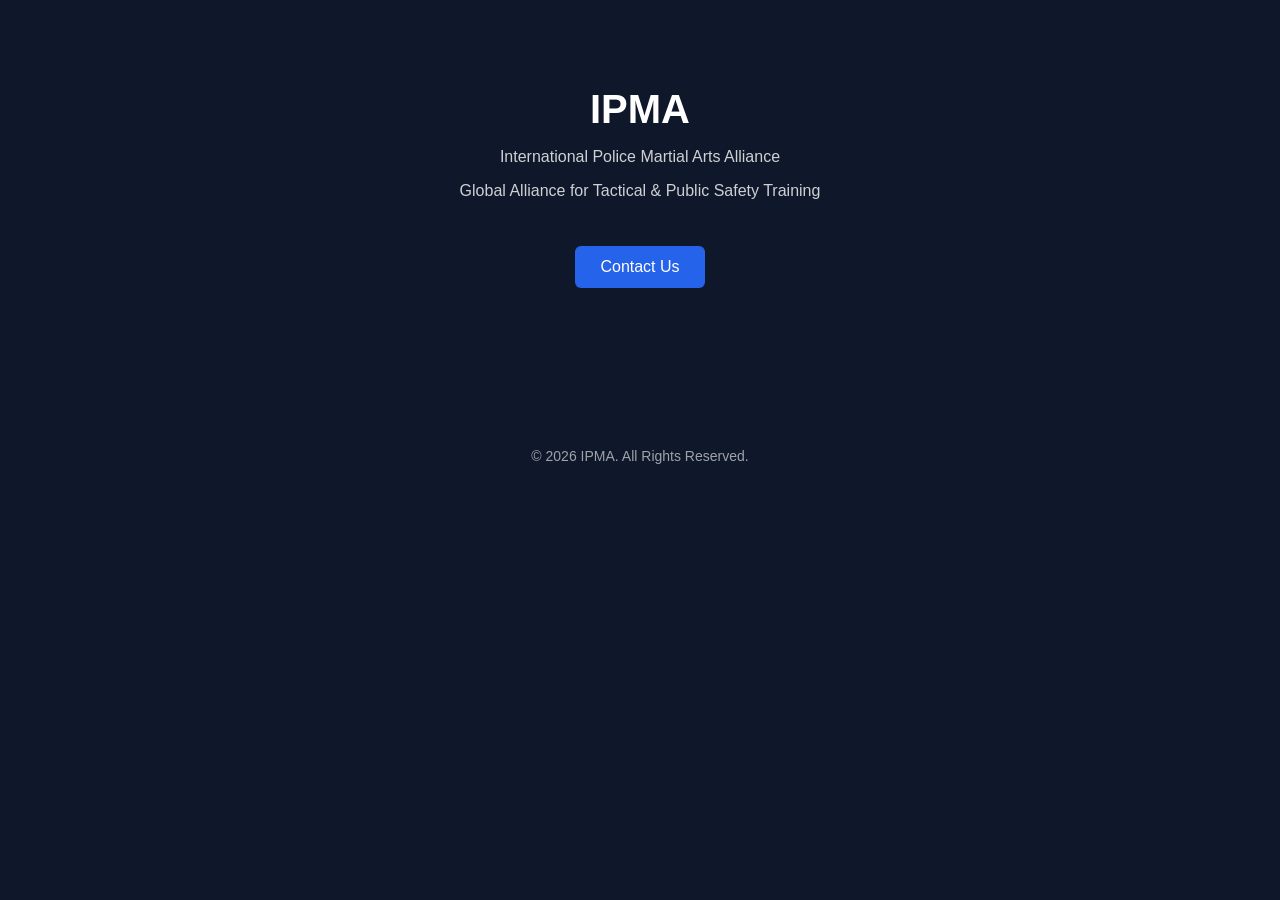
==== index.html @ d926f44f "Create IPMA homepage" ====
<!doctype html>
<html lang="en">
<head>
  <meta charset="utf-8" />
  <meta name="viewport" content="width=device-width,initial-scale=1" />
  <title>IPMA | International Police Martial Arts Alliance</title>
  <meta name="description" content="Official Website of the International Police Martial Arts Alliance (IPMA)" />

  <style>
    body{
      margin:0;
      font-family:Arial, Helvetica, sans-serif;
      background:#0f172a;
      color:white;
      text-align:center;
    }
    header{
      padding:60px 20px;
    }
    h1{
      font-size:40px;
      margin-bottom:10px;
    }
    p{
      opacity:0.8;
    }
    .btn{
      display:inline-block;
      margin-top:30px;
      padding:12px 25px;
      background:#2563eb;
      color:white;
      text-decoration:none;
      border-radius:6px;
    }
    footer{
      margin-top:80px;
      padding:20px;
      font-size:14px;
      opacity:0.6;
    }
  </style>
</head>

<body>

<header>
  <h1>IPMA</h1>
  <p>International Police Martial Arts Alliance</p>
  <p>Global Alliance for Tactical & Public Safety Training</p>
  <a href="#" class="btn">Contact Us</a>
</header>

<footer>
  © 2026 IPMA. All Rights Reserved.
</footer>

</body>
</html>
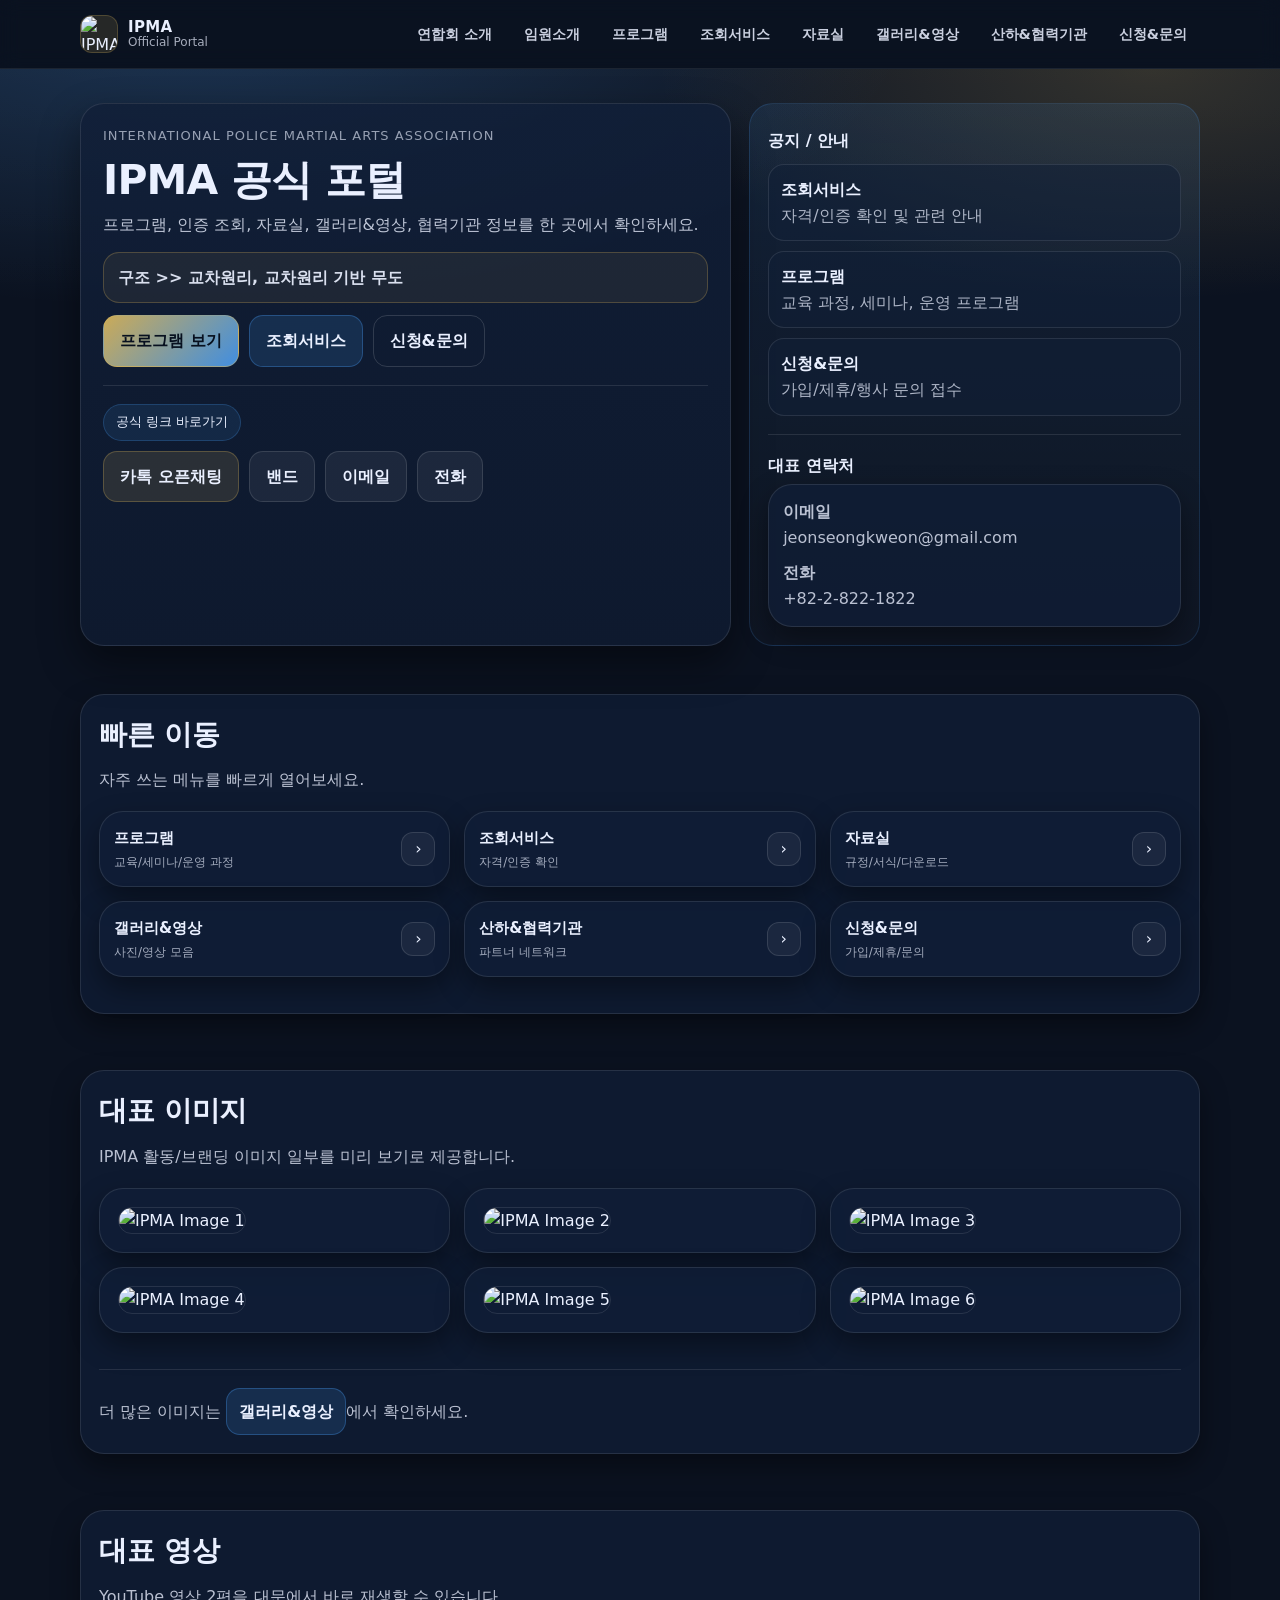
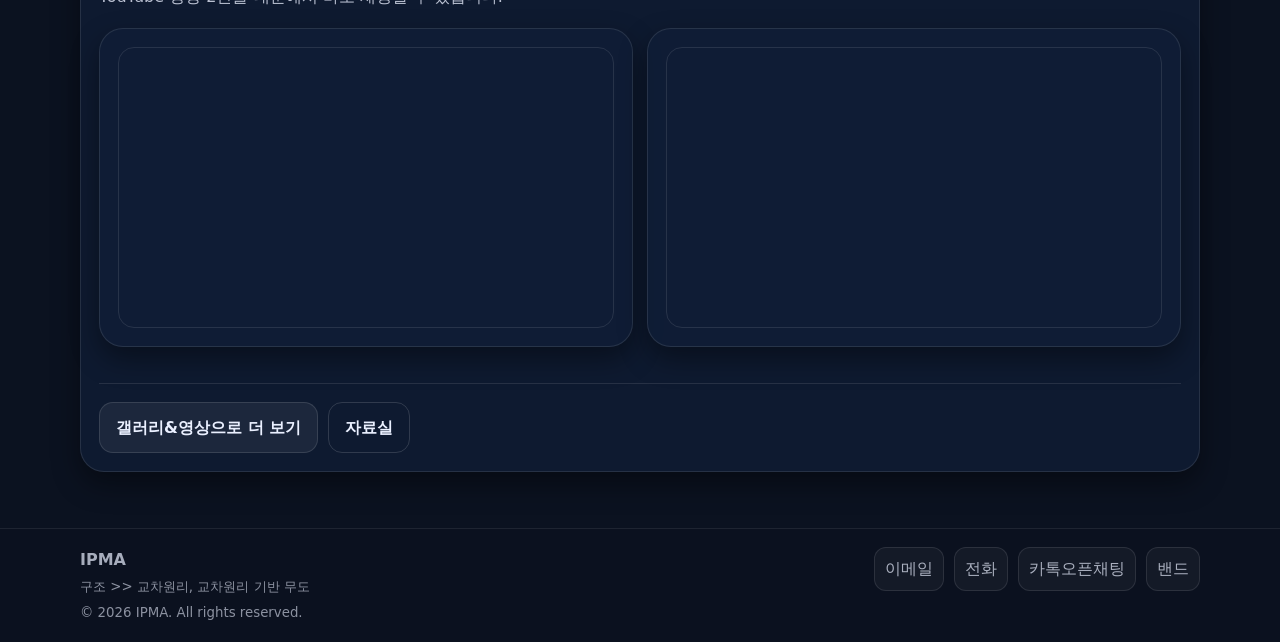
==== commit 29f3d192: "Update index.html" ====
--- a/index.html
+++ b/index.html
@@ -1,59 +1,284 @@
 <!doctype html>
-<html lang="en">
+<html lang="ko">
 <head>
   <meta charset="utf-8" />
   <meta name="viewport" content="width=device-width,initial-scale=1" />
-  <title>IPMA | International Police Martial Arts Alliance</title>
-  <meta name="description" content="Official Website of the International Police Martial Arts Alliance (IPMA)" />
-
-  <style>
-    body{
-      margin:0;
-      font-family:Arial, Helvetica, sans-serif;
-      background:#0f172a;
-      color:white;
-      text-align:center;
-    }
-    header{
-      padding:60px 20px;
-    }
-    h1{
-      font-size:40px;
-      margin-bottom:10px;
-    }
-    p{
-      opacity:0.8;
-    }
-    .btn{
-      display:inline-block;
-      margin-top:30px;
-      padding:12px 25px;
-      background:#2563eb;
-      color:white;
-      text-decoration:none;
-      border-radius:6px;
-    }
-    footer{
-      margin-top:80px;
-      padding:20px;
-      font-size:14px;
-      opacity:0.6;
-    }
-  </style>
+  <title>IPMA | International Police Martial Arts Association</title>
+  <meta name="description" content="IPMA 공식 포털 - 구조 >> 교차원리, 교차원리 기반 무도" />
+  <link rel="stylesheet" href="./assets/css/style.css" />
+  <link rel="icon" href="https://static.wixstatic.com/media/abf917_77f3c11d34c64c9eb18c4da00cfad109~mv2.jpg" />
 </head>
 
 <body>
 
-<header>
-  <h1>IPMA</h1>
-  <p>International Police Martial Arts Alliance</p>
-  <p>Global Alliance for Tactical & Public Safety Training</p>
-  <a href="#" class="btn">Contact Us</a>
-</header>
-
-<footer>
-  © 2026 IPMA. All Rights Reserved.
-</footer>
-
+  <!-- HEADER -->
+  <header class="site-header">
+    <div class="container header-inner">
+      <a class="brand" href="./" aria-label="IPMA Home">
+        <span class="brand-mark" aria-hidden="true">
+          <img src="https://static.wixstatic.com/media/abf917_77f3c11d34c64c9eb18c4da00cfad109~mv2.jpg" alt="IPMA Logo" />
+        </span>
+        <span class="brand-title">
+          <strong>IPMA</strong>
+          <span>Official Portal</span>
+        </span>
+      </a>
+
+      <button class="menu-btn" data-menu-btn aria-controls="site-nav" aria-expanded="false" title="메뉴">
+        ☰
+      </button>
+
+      <nav class="nav" id="site-nav" data-site-nav aria-label="IPMA Navigation">
+        <a href="./about/">연합회 소개</a>
+        <a href="./leadership/">임원소개</a>
+        <a href="./programs/">프로그램</a>
+        <a href="./verification/">조회서비스</a>
+        <a href="./resources/">자료실</a>
+        <a href="./media/">갤러리&영상</a>
+        <a href="./partners/">산하&협력기관</a>
+        <a href="./contact/">신청&문의</a>
+      </nav>
+    </div>
+  </header>
+
+  <!-- HERO -->
+  <section class="hero">
+    <div class="container hero-grid">
+
+      <div class="hero-card">
+        <div class="kicker">International Police Martial Arts Association</div>
+        <h1>IPMA 공식 포털</h1>
+        <p class="muted">
+          프로그램, 인증 조회, 자료실, 갤러리&영상, 협력기관 정보를 한 곳에서 확인하세요.
+        </p>
+
+        <div class="hero-quote">
+          구조 &gt;&gt; 교차원리, 교차원리 기반 무도
+        </div>
+
+        <div class="hero-actions">
+          <a class="btn primary" href="./programs/">프로그램 보기</a>
+          <a class="btn blue" href="./verification/">조회서비스</a>
+          <a class="btn ghost" href="./contact/">신청&문의</a>
+        </div>
+
+        <div class="hr"></div>
+
+        <div class="badge" title="빠른 연결">
+          공식 링크 바로가기
+        </div>
+        <div class="hero-actions" style="margin-top:10px;">
+          <a class="btn gold" href="https://open.kakao.com/o/g60Wr8hi" target="_blank" rel="noopener">카톡 오픈채팅</a>
+          <a class="btn" href="https://band.us/@ipma" target="_blank" rel="noopener">밴드</a>
+          <a class="btn" href="mailto:jeonseongkweon@gmail.com">이메일</a>
+          <a class="btn" href="tel:+8228221822">전화</a>
+        </div>
+      </div>
+
+      <aside class="hero-side">
+        <h3>공지 / 안내</h3>
+        <ul class="list">
+          <li>
+            <strong>조회서비스</strong><br/>
+            <span class="muted">자격/인증 확인 및 관련 안내</span>
+          </li>
+          <li>
+            <strong>프로그램</strong><br/>
+            <span class="muted">교육 과정, 세미나, 운영 프로그램</span>
+          </li>
+          <li>
+            <strong>신청&문의</strong><br/>
+            <span class="muted">가입/제휴/행사 문의 접수</span>
+          </li>
+        </ul>
+
+        <div class="hr"></div>
+        <h3>대표 연락처</h3>
+        <div class="card" style="padding:14px; margin:0;">
+          <p><strong>이메일</strong><br/><a href="mailto:jeonseongkweon@gmail.com">jeonseongkweon@gmail.com</a></p>
+          <p style="margin-top:10px;"><strong>전화</strong><br/><a href="tel:+8228221822">+82-2-822-1822</a></p>
+        </div>
+      </aside>
+
+    </div>
+  </section>
+
+  <!-- QUICK LINKS -->
+  <section class="section">
+    <div class="container">
+      <div class="card">
+        <h2>빠른 이동</h2>
+        <p class="muted">자주 쓰는 메뉴를 빠르게 열어보세요.</p>
+
+        <div class="section tight quick-links">
+          <div class="grid cols-3">
+            <div class="card">
+              <a href="./programs/">
+                <div class="label">
+                  <strong>프로그램</strong>
+                  <span>교육/세미나/운영 과정</span>
+                </div>
+                <span class="chev">›</span>
+              </a>
+            </div>
+
+            <div class="card">
+              <a href="./verification/">
+                <div class="label">
+                  <strong>조회서비스</strong>
+                  <span>자격/인증 확인</span>
+                </div>
+                <span class="chev">›</span>
+              </a>
+            </div>
+
+            <div class="card">
+              <a href="./resources/">
+                <div class="label">
+                  <strong>자료실</strong>
+                  <span>규정/서식/다운로드</span>
+                </div>
+                <span class="chev">›</span>
+              </a>
+            </div>
+
+            <div class="card">
+              <a href="./media/">
+                <div class="label">
+                  <strong>갤러리&영상</strong>
+                  <span>사진/영상 모음</span>
+                </div>
+                <span class="chev">›</span>
+              </a>
+            </div>
+
+            <div class="card">
+              <a href="./partners/">
+                <div class="label">
+                  <strong>산하&협력기관</strong>
+                  <span>파트너 네트워크</span>
+                </div>
+                <span class="chev">›</span>
+              </a>
+            </div>
+
+            <div class="card">
+              <a href="./contact/">
+                <div class="label">
+                  <strong>신청&문의</strong>
+                  <span>가입/제휴/문의</span>
+                </div>
+                <span class="chev">›</span>
+              </a>
+            </div>
+          </div>
+        </div>
+
+      </div>
+    </div>
+  </section>
+
+  <!-- FEATURED IMAGES -->
+  <section class="section">
+    <div class="container">
+      <div class="card">
+        <h2>대표 이미지</h2>
+        <p class="muted">IPMA 활동/브랜딩 이미지 일부를 미리 보기로 제공합니다.</p>
+
+        <div class="section tight">
+          <div class="grid cols-3">
+            <div class="card">
+              <img src="https://static.wixstatic.com/media/abf917_edb33178d5624d73b3fff1d25a008117~mv2.png" alt="IPMA Image 1" style="width:100%; border-radius:16px; border:1px solid rgba(255,255,255,.10);" />
+            </div>
+            <div class="card">
+              <img src="https://static.wixstatic.com/media/abf917_d9e30c2973204fe580cff31d926799c7~mv2.png" alt="IPMA Image 2" style="width:100%; border-radius:16px; border:1px solid rgba(255,255,255,.10);" />
+            </div>
+            <div class="card">
+              <img src="https://static.wixstatic.com/media/abf917_44379e814053433c8222b07e6b4e2bcc~mv2.png" alt="IPMA Image 3" style="width:100%; border-radius:16px; border:1px solid rgba(255,255,255,.10);" />
+            </div>
+            <div class="card">
+              <img src="https://static.wixstatic.com/media/abf917_14e7f3737bce47858dd4661dc6ba1da9~mv2.png" alt="IPMA Image 4" style="width:100%; border-radius:16px; border:1px solid rgba(255,255,255,.10);" />
+            </div>
+            <div class="card">
+              <img src="https://static.wixstatic.com/media/abf917_84f1d37f333b4af884e323a676d68120~mv2.jpg" alt="IPMA Image 5" style="width:100%; border-radius:16px; border:1px solid rgba(255,255,255,.10);" />
+            </div>
+            <div class="card">
+              <img src="https://static.wixstatic.com/media/abf917_3f800682df51489a902acdcbef5605ec~mv2.jpg" alt="IPMA Image 6" style="width:100%; border-radius:16px; border:1px solid rgba(255,255,255,.10);" />
+            </div>
+          </div>
+        </div>
+
+        <div class="hr"></div>
+        <p class="muted">
+          더 많은 이미지는 <a href="./media/" class="btn blue" style="padding:10px 12px;">갤러리&영상</a>에서 확인하세요.
+        </p>
+      </div>
+    </div>
+  </section>
+
+  <!-- VIDEOS -->
+  <section class="section">
+    <div class="container">
+      <div class="card">
+        <h2>대표 영상</h2>
+        <p class="muted">YouTube 영상 2편을 대문에서 바로 재생할 수 있습니다.</p>
+
+        <div class="section tight">
+          <div class="grid cols-2">
+            <div class="card">
+              <div style="position:relative; width:100%; padding-top:56.25%; border-radius:16px; overflow:hidden; border:1px solid rgba(255,255,255,.10);">
+                <iframe
+                  src="https://www.youtube.com/embed/zuwIu8hx6bM"
+                  title="IPMA Video 1"
+                  style="position:absolute; inset:0; width:100%; height:100%; border:0;"
+                  allow="accelerometer; autoplay; clipboard-write; encrypted-media; gyroscope; picture-in-picture; web-share"
+                  allowfullscreen>
+                </iframe>
+              </div>
+            </div>
+
+            <div class="card">
+              <div style="position:relative; width:100%; padding-top:56.25%; border-radius:16px; overflow:hidden; border:1px solid rgba(255,255,255,.10);">
+                <iframe
+                  src="https://www.youtube.com/embed/h5OwDySbrLE"
+                  title="IPMA Video 2"
+                  style="position:absolute; inset:0; width:100%; height:100%; border:0;"
+                  allow="accelerometer; autoplay; clipboard-write; encrypted-media; gyroscope; picture-in-picture; web-share"
+                  allowfullscreen>
+                </iframe>
+              </div>
+            </div>
+          </div>
+        </div>
+
+        <div class="hr"></div>
+        <div class="hero-actions">
+          <a class="btn" href="./media/">갤러리&영상으로 더 보기</a>
+          <a class="btn ghost" href="./resources/">자료실</a>
+        </div>
+
+      </div>
+    </div>
+  </section>
+
+  <!-- FOOTER -->
+  <footer class="site-footer">
+    <div class="container footer-inner">
+      <div>
+        <strong>IPMA</strong><br/>
+        <small class="muted">구조 &gt;&gt; 교차원리, 교차원리 기반 무도</small><br/>
+        <small>© <span id="year"></span> IPMA. All rights reserved.</small>
+      </div>
+
+      <div class="footer-links">
+        <a href="mailto:jeonseongkweon@gmail.com">이메일</a>
+        <a href="tel:+8228221822">전화</a>
+        <a href="https://open.kakao.com/o/g60Wr8hi" target="_blank" rel="noopener">카톡오픈채팅</a>
+        <a href="https://band.us/@ipma" target="_blank" rel="noopener">밴드</a>
+      </div>
+    </div>
+  </footer>
+
+  <script src="./assets/js/app.js"></script>
 </body>
 </html>
--- a/assets/css/style.css
+++ b/assets/css/style.css
@@ -0,0 +1,471 @@
+/* =========================================================
+   IPMA GitHub Pages - Common Style
+   Tone: Dark Navy + Gold/Blue accents, Official Portal UI
+   File: /assets/css/style.css
+========================================================= */
+
+/* ---------- Reset / Base ---------- */
+*{ box-sizing:border-box; }
+html, body{ height:100%; }
+body{
+  margin:0;
+  font-family: system-ui, -apple-system, Segoe UI, Roboto, "Noto Sans KR", Arial, sans-serif;
+  line-height:1.6;
+  color: var(--ink);
+  background: var(--bg);
+}
+
+/* ---------- Design Tokens ---------- */
+:root{
+  /* Colors */
+  --bg: #0b1220;            /* dark navy */
+  --bg2:#0f1a2f;            /* slightly lighter navy */
+  --card:#111f38;           /* card surface */
+  --card2:#0f1b31;
+  --line: rgba(255,255,255,.10);
+
+  --ink:#eaf0ff;            /* main text */
+  --muted: rgba(234,240,255,.72);
+
+  --gold:#d6b35a;
+  --blue:#4aa3ff;
+  --accent: var(--gold);
+
+  /* Effects */
+  --shadow: 0 12px 28px rgba(0,0,0,.40);
+  --shadow2: 0 18px 40px rgba(0,0,0,.45);
+  --radius: 18px;
+  --radius2: 24px;
+
+  /* Layout */
+  --max: 1120px;
+  --pad: 18px;
+  --gap: 14px;
+
+  /* Typography */
+  --h1: clamp(26px, 3.2vw, 44px);
+  --h2: clamp(18px, 2.2vw, 28px);
+  --h3: 18px;
+  --p: 16px;
+}
+
+/* ---------- Utilities ---------- */
+.container{
+  width: min(var(--max), calc(100% - (var(--pad) * 2)));
+  margin: 0 auto;
+}
+.section{ padding: 28px 0; }
+.section.tight{ padding: 18px 0; }
+.muted{ color: var(--muted); }
+.hr{
+  height:1px;
+  background: var(--line);
+  margin: 18px 0;
+  border:0;
+}
+.badge{
+  display:inline-flex;
+  align-items:center;
+  gap:8px;
+  padding: 7px 12px;
+  border-radius: 999px;
+  background: rgba(74,163,255,.10);
+  border: 1px solid rgba(74,163,255,.22);
+  color: var(--ink);
+  font-size: 13px;
+}
+.kicker{
+  font-size: 13px;
+  letter-spacing: .08em;
+  text-transform: uppercase;
+  color: rgba(234,240,255,.62);
+}
+
+/* ---------- Links / Buttons ---------- */
+a{ color: inherit; text-decoration: none; }
+a:hover{ text-decoration: none; }
+
+.btn{
+  display:inline-flex;
+  align-items:center;
+  justify-content:center;
+  gap:10px;
+  padding: 12px 16px;
+  border-radius: 14px;
+  border: 1px solid rgba(255,255,255,.12);
+  background: rgba(255,255,255,.06);
+  color: var(--ink);
+  font-weight: 650;
+  box-shadow: none;
+  cursor:pointer;
+  transition: transform .12s ease, background .12s ease, border-color .12s ease;
+}
+.btn:hover{
+  transform: translateY(-1px);
+  background: rgba(255,255,255,.10);
+  border-color: rgba(255,255,255,.18);
+}
+.btn:active{ transform: translateY(0); }
+
+.btn.primary{
+  background: linear-gradient(135deg, rgba(214,179,90,.95), rgba(74,163,255,.85));
+  border-color: rgba(214,179,90,.40);
+  color: #07101f;
+}
+.btn.primary:hover{
+  background: linear-gradient(135deg, rgba(214,179,90,1), rgba(74,163,255,.92));
+}
+
+.btn.ghost{
+  background: transparent;
+  border-color: rgba(255,255,255,.14);
+}
+.btn.blue{
+  background: rgba(74,163,255,.14);
+  border-color: rgba(74,163,255,.30);
+}
+.btn.gold{
+  background: rgba(214,179,90,.14);
+  border-color: rgba(214,179,90,.28);
+}
+
+/* ---------- Header / Nav ---------- */
+.site-header{
+  position: sticky;
+  top:0;
+  z-index: 50;
+  backdrop-filter: blur(10px);
+  background: rgba(11,18,32,.72);
+  border-bottom: 1px solid rgba(255,255,255,.08);
+}
+.header-inner{
+  display:flex;
+  align-items:center;
+  justify-content:space-between;
+  gap: 14px;
+  padding: 12px 0;
+}
+
+.brand{
+  display:flex;
+  align-items:center;
+  gap: 10px;
+  min-width: 180px;
+}
+.brand-mark{
+  width: 38px;
+  height: 38px;
+  border-radius: 12px;
+  background: rgba(214,179,90,.14);
+  border: 1px solid rgba(214,179,90,.24);
+  display:grid;
+  place-items:center;
+  overflow:hidden;
+}
+.brand-mark img{
+  width: 100%;
+  height: 100%;
+  object-fit: contain;
+}
+.brand-title{
+  display:flex;
+  flex-direction:column;
+  line-height:1.1;
+}
+.brand-title strong{
+  font-size: 15px;
+  letter-spacing: .02em;
+}
+.brand-title span{
+  font-size: 12px;
+  color: rgba(234,240,255,.70);
+}
+
+.nav{
+  display:flex;
+  align-items:center;
+  gap: 6px;
+  flex-wrap: wrap;
+  justify-content:flex-end;
+}
+.nav a{
+  padding: 10px 12px;
+  border-radius: 12px;
+  border: 1px solid transparent;
+  color: rgba(234,240,255,.86);
+  font-weight: 600;
+  font-size: 14px;
+  transition: background .12s ease, border-color .12s ease;
+}
+.nav a:hover{
+  background: rgba(255,255,255,.06);
+  border-color: rgba(255,255,255,.10);
+}
+.nav a.active{
+  background: rgba(214,179,90,.12);
+  border-color: rgba(214,179,90,.26);
+  color: var(--ink);
+}
+
+/* Mobile menu toggle (optional - app.js) */
+.menu-btn{
+  display:none;
+  width: 42px;
+  height: 42px;
+  border-radius: 14px;
+  border: 1px solid rgba(255,255,255,.12);
+  background: rgba(255,255,255,.06);
+  color: var(--ink);
+  cursor:pointer;
+}
+.menu-btn:hover{ background: rgba(255,255,255,.10); }
+
+/* ---------- Hero ---------- */
+.hero{
+  padding: 34px 0 20px;
+  background:
+    radial-gradient(1200px 500px at 15% -10%, rgba(74,163,255,.22), transparent 60%),
+    radial-gradient(900px 420px at 90% 0%, rgba(214,179,90,.18), transparent 55%),
+    linear-gradient(180deg, rgba(255,255,255,.02), transparent 40%);
+}
+.hero-grid{
+  display:grid;
+  grid-template-columns: 1.3fr .9fr;
+  gap: 18px;
+  align-items:stretch;
+}
+.hero-card{
+  border-radius: var(--radius2);
+  background: linear-gradient(180deg, rgba(17,31,56,.86), rgba(15,27,49,.86));
+  border: 1px solid rgba(255,255,255,.10);
+  box-shadow: var(--shadow2);
+  padding: 22px;
+}
+.hero h1{
+  margin: 10px 0 8px;
+  font-size: var(--h1);
+  letter-spacing: -0.02em;
+  line-height:1.15;
+}
+.hero p{
+  margin: 0 0 14px;
+  color: rgba(234,240,255,.80);
+  font-size: 16px;
+}
+.hero-actions{
+  display:flex;
+  gap: 10px;
+  flex-wrap: wrap;
+  margin-top: 12px;
+}
+.hero-quote{
+  margin-top: 14px;
+  padding: 12px 14px;
+  border-radius: 16px;
+  border: 1px solid rgba(214,179,90,.26);
+  background: rgba(214,179,90,.08);
+  color: rgba(234,240,255,.92);
+  font-weight: 700;
+}
+
+/* Right hero panel */
+.hero-side{
+  border-radius: var(--radius2);
+  background: linear-gradient(180deg, rgba(74,163,255,.10), rgba(255,255,255,.02));
+  border: 1px solid rgba(74,163,255,.16);
+  padding: 18px;
+}
+.hero-side h3{
+  margin: 6px 0 6px;
+  font-size: 16px;
+}
+.hero-side .list{
+  margin: 10px 0 0;
+  padding: 0;
+  list-style:none;
+  display:grid;
+  gap: 10px;
+}
+.hero-side .list li{
+  padding: 12px 12px;
+  border-radius: 16px;
+  border: 1px solid rgba(255,255,255,.10);
+  background: rgba(17,31,56,.55);
+}
+
+/* ---------- Cards / Grids ---------- */
+.grid{
+  display:grid;
+  gap: var(--gap);
+}
+.grid.cols-2{ grid-template-columns: repeat(2, 1fr); }
+.grid.cols-3{ grid-template-columns: repeat(3, 1fr); }
+.grid.cols-4{ grid-template-columns: repeat(4, 1fr); }
+
+.card{
+  border-radius: var(--radius2);
+  background: rgba(17,31,56,.70);
+  border: 1px solid rgba(255,255,255,.10);
+  box-shadow: var(--shadow);
+  padding: 18px;
+}
+.card h2{
+  margin: 0 0 10px;
+  font-size: var(--h2);
+  letter-spacing: -0.01em;
+}
+.card h3{
+  margin: 0 0 8px;
+  font-size: var(--h3);
+}
+.card p{
+  margin: 0;
+  color: rgba(234,240,255,.78);
+}
+.card .meta{
+  margin-top: 10px;
+  color: rgba(234,240,255,.62);
+  font-size: 13px;
+}
+
+/* Quick links */
+.quick-links .card{
+  padding: 14px;
+}
+.quick-links a{
+  display:flex;
+  align-items:center;
+  justify-content:space-between;
+  gap: 12px;
+}
+.quick-links .label{
+  display:flex;
+  flex-direction:column;
+  gap: 3px;
+}
+.quick-links .label strong{
+  font-size: 15px;
+}
+.quick-links .label span{
+  font-size: 12px;
+  color: rgba(234,240,255,.68);
+}
+.chev{
+  width: 34px;
+  height: 34px;
+  border-radius: 12px;
+  display:grid;
+  place-items:center;
+  border: 1px solid rgba(255,255,255,.12);
+  background: rgba(255,255,255,.05);
+}
+
+/* ---------- Page Title (Subpages) ---------- */
+.page-head{
+  padding: 22px 0 10px;
+}
+.page-title{
+  display:flex;
+  align-items:flex-start;
+  justify-content:space-between;
+  gap: 12px;
+}
+.page-title h1{
+  margin: 0;
+  font-size: clamp(22px, 2.6vw, 34px);
+  letter-spacing: -0.02em;
+}
+.home-link{
+  display:inline-flex;
+  align-items:center;
+  gap: 8px;
+  padding: 10px 12px;
+  border-radius: 14px;
+  border: 1px solid rgba(255,255,255,.12);
+  background: rgba(255,255,255,.06);
+  color: var(--ink);
+  font-weight: 700;
+}
+.home-link:hover{
+  background: rgba(255,255,255,.10);
+}
+
+/* ---------- Footer ---------- */
+.site-footer{
+  margin-top: 28px;
+  border-top: 1px solid rgba(255,255,255,.08);
+  background: rgba(11,18,32,.55);
+  padding: 18px 0;
+  color: rgba(234,240,255,.70);
+}
+.footer-inner{
+  display:flex;
+  align-items:flex-start;
+  justify-content:space-between;
+  gap: 16px;
+  flex-wrap: wrap;
+}
+.footer-inner small{
+  color: rgba(234,240,255,.58);
+}
+.footer-links{
+  display:flex;
+  gap: 10px;
+  flex-wrap: wrap;
+}
+.footer-links a{
+  padding: 8px 10px;
+  border-radius: 12px;
+  border: 1px solid rgba(255,255,255,.10);
+  background: rgba(255,255,255,.04);
+}
+.footer-links a:hover{
+  background: rgba(255,255,255,.08);
+}
+
+/* ---------- Forms (contact page) ---------- */
+.field{
+  display:grid;
+  gap: 8px;
+  margin-top: 12px;
+}
+.input, textarea{
+  width:100%;
+  border-radius: 14px;
+  border: 1px solid rgba(255,255,255,.14);
+  background: rgba(255,255,255,.06);
+  color: var(--ink);
+  padding: 12px 12px;
+  outline: none;
+}
+textarea{ min-height: 140px; resize: vertical; }
+.input:focus, textarea:focus{
+  border-color: rgba(74,163,255,.40);
+  box-shadow: 0 0 0 4px rgba(74,163,255,.12);
+}
+
+/* ---------- Responsive ---------- */
+@media (max-width: 980px){
+  .hero-grid{ grid-template-columns: 1fr; }
+  .grid.cols-4{ grid-template-columns: repeat(2, 1fr); }
+  .grid.cols-3{ grid-template-columns: repeat(2, 1fr); }
+}
+@media (max-width: 720px){
+  :root{ --pad: 14px; }
+  .nav{ display:none; }
+  .menu-btn{ display:inline-grid; place-items:center; }
+  .nav.open{
+    display:flex;
+    width:100%;
+    justify-content:flex-start;
+    padding: 10px 0 4px;
+  }
+  .header-inner{
+    flex-wrap: wrap;
+    align-items:center;
+  }
+  .grid.cols-2, .grid.cols-3, .grid.cols-4{
+    grid-template-columns: 1fr;
+  }
+  .hero-card, .hero-side{ padding: 18px; }
+}
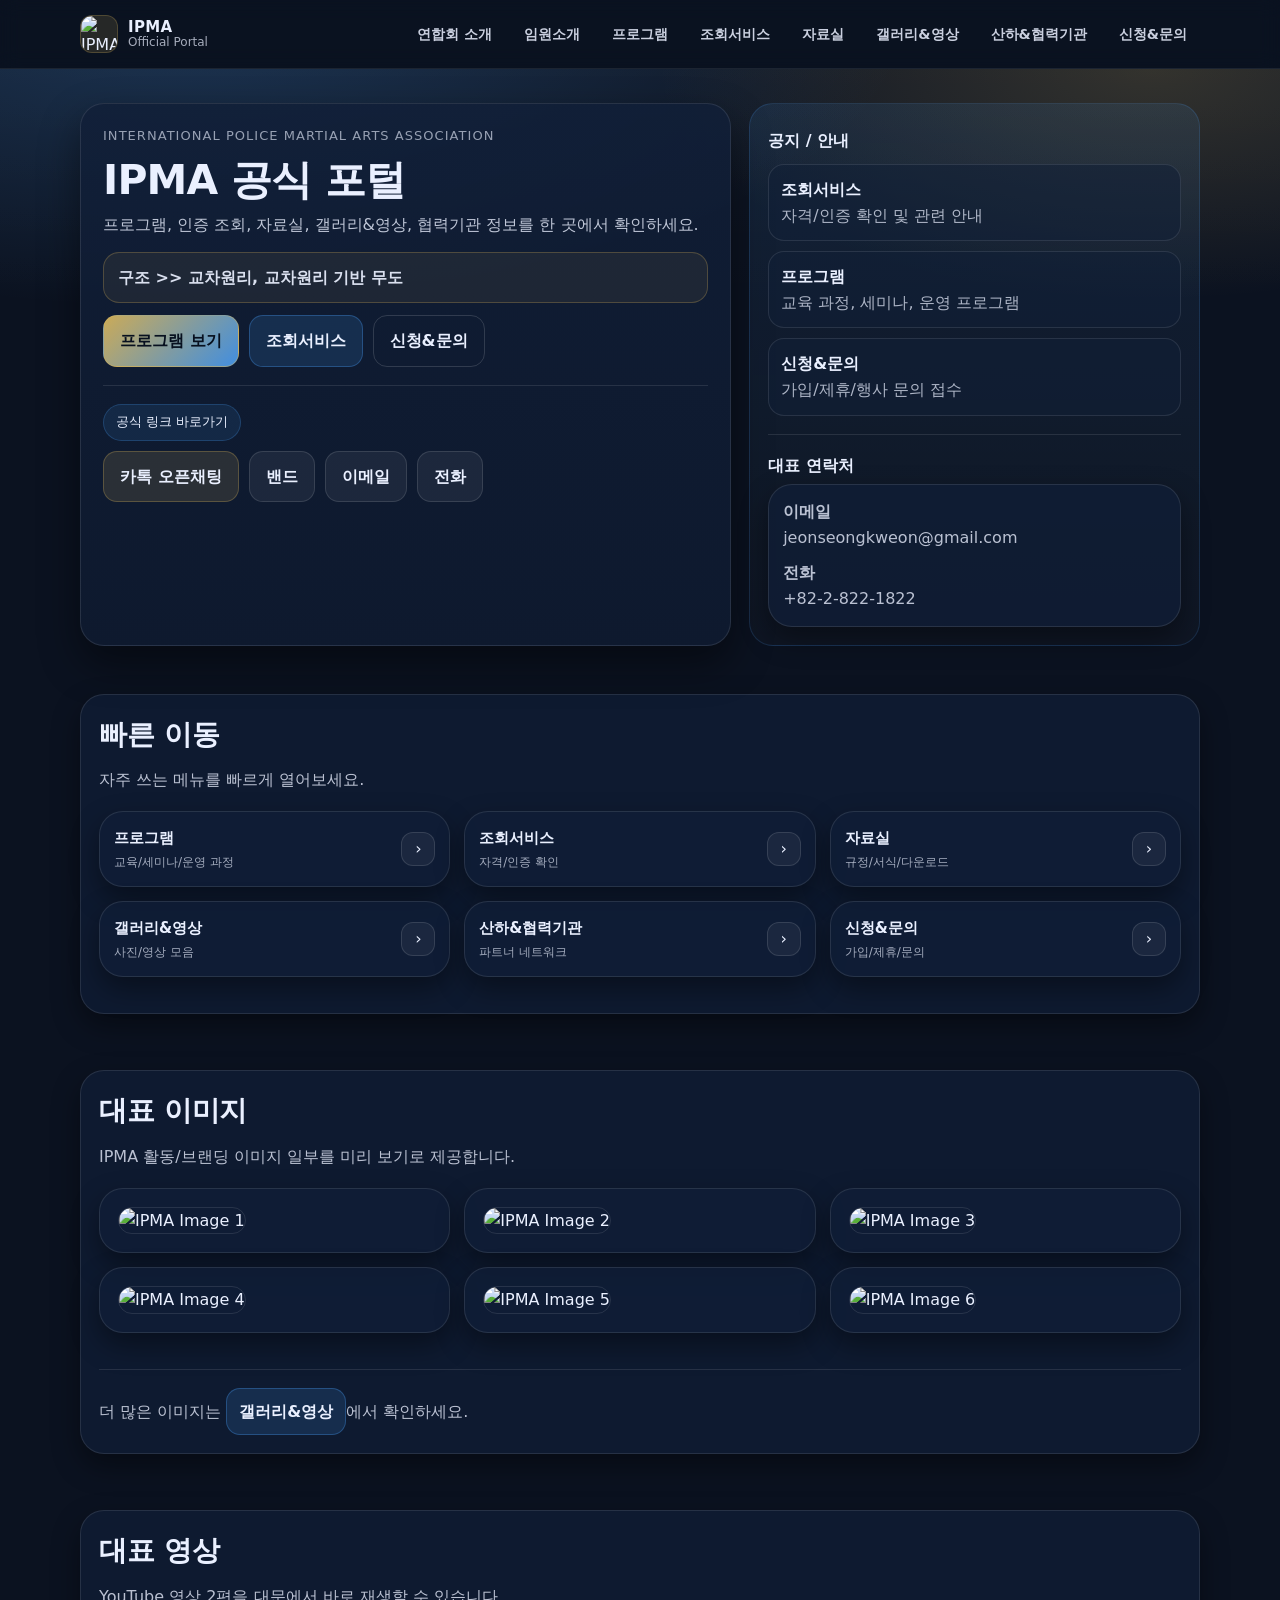
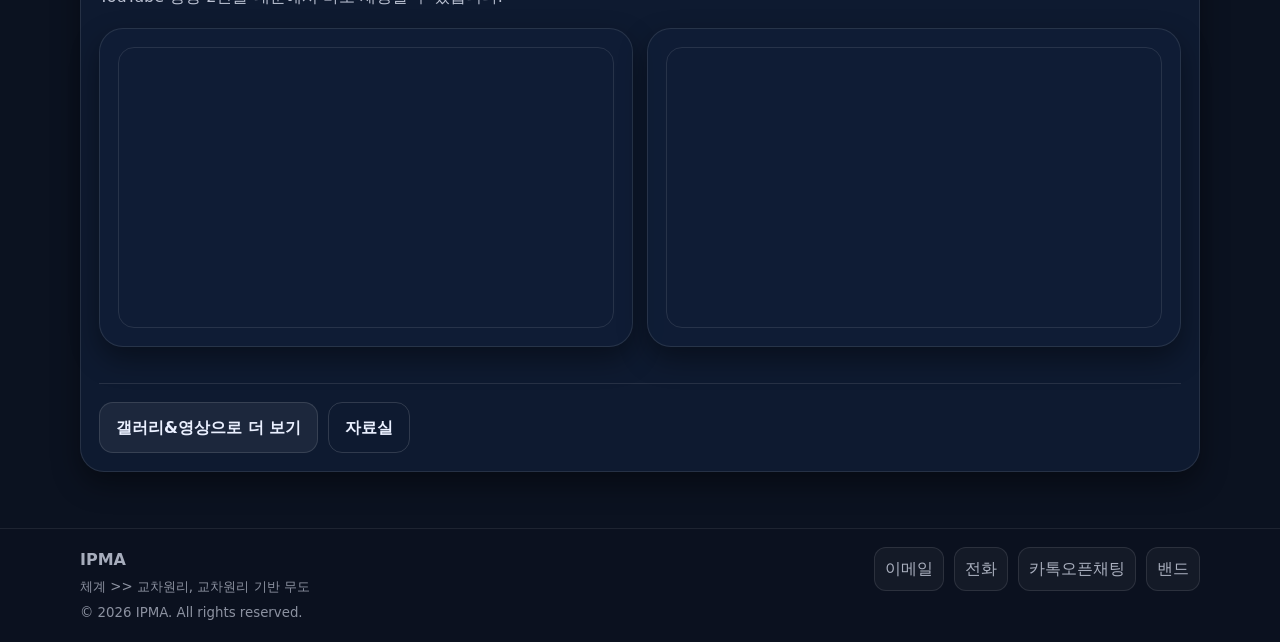
==== commit 5bebc076: "Update index.html" ====
--- a/index.html
+++ b/index.html
@@ -3,8 +3,8 @@
 <head>
   <meta charset="utf-8" />
   <meta name="viewport" content="width=device-width,initial-scale=1" />
-  <title>IPMA | International Police Martial Arts Association</title>
-  <meta name="description" content="IPMA 공식 포털 - 구조 >> 교차원리, 교차원리 기반 무도" />
+  <title>IPMA | International Police Martial Arts Alliance</title>
+  <meta name="description" content="IPMA 공식 포털 - 호신술,교차원리 기반 무기술" />
   <link rel="stylesheet" href="./assets/css/style.css" />
   <link rel="icon" href="https://static.wixstatic.com/media/abf917_77f3c11d34c64c9eb18c4da00cfad109~mv2.jpg" />
 </head>
@@ -266,7 +266,7 @@
     <div class="container footer-inner">
       <div>
         <strong>IPMA</strong><br/>
-        <small class="muted">구조 &gt;&gt; 교차원리, 교차원리 기반 무도</small><br/>
+        <small class="muted">체계 &gt;&gt; 교차원리, 교차원리 기반 무도</small><br/>
         <small>© <span id="year"></span> IPMA. All rights reserved.</small>
       </div>
 
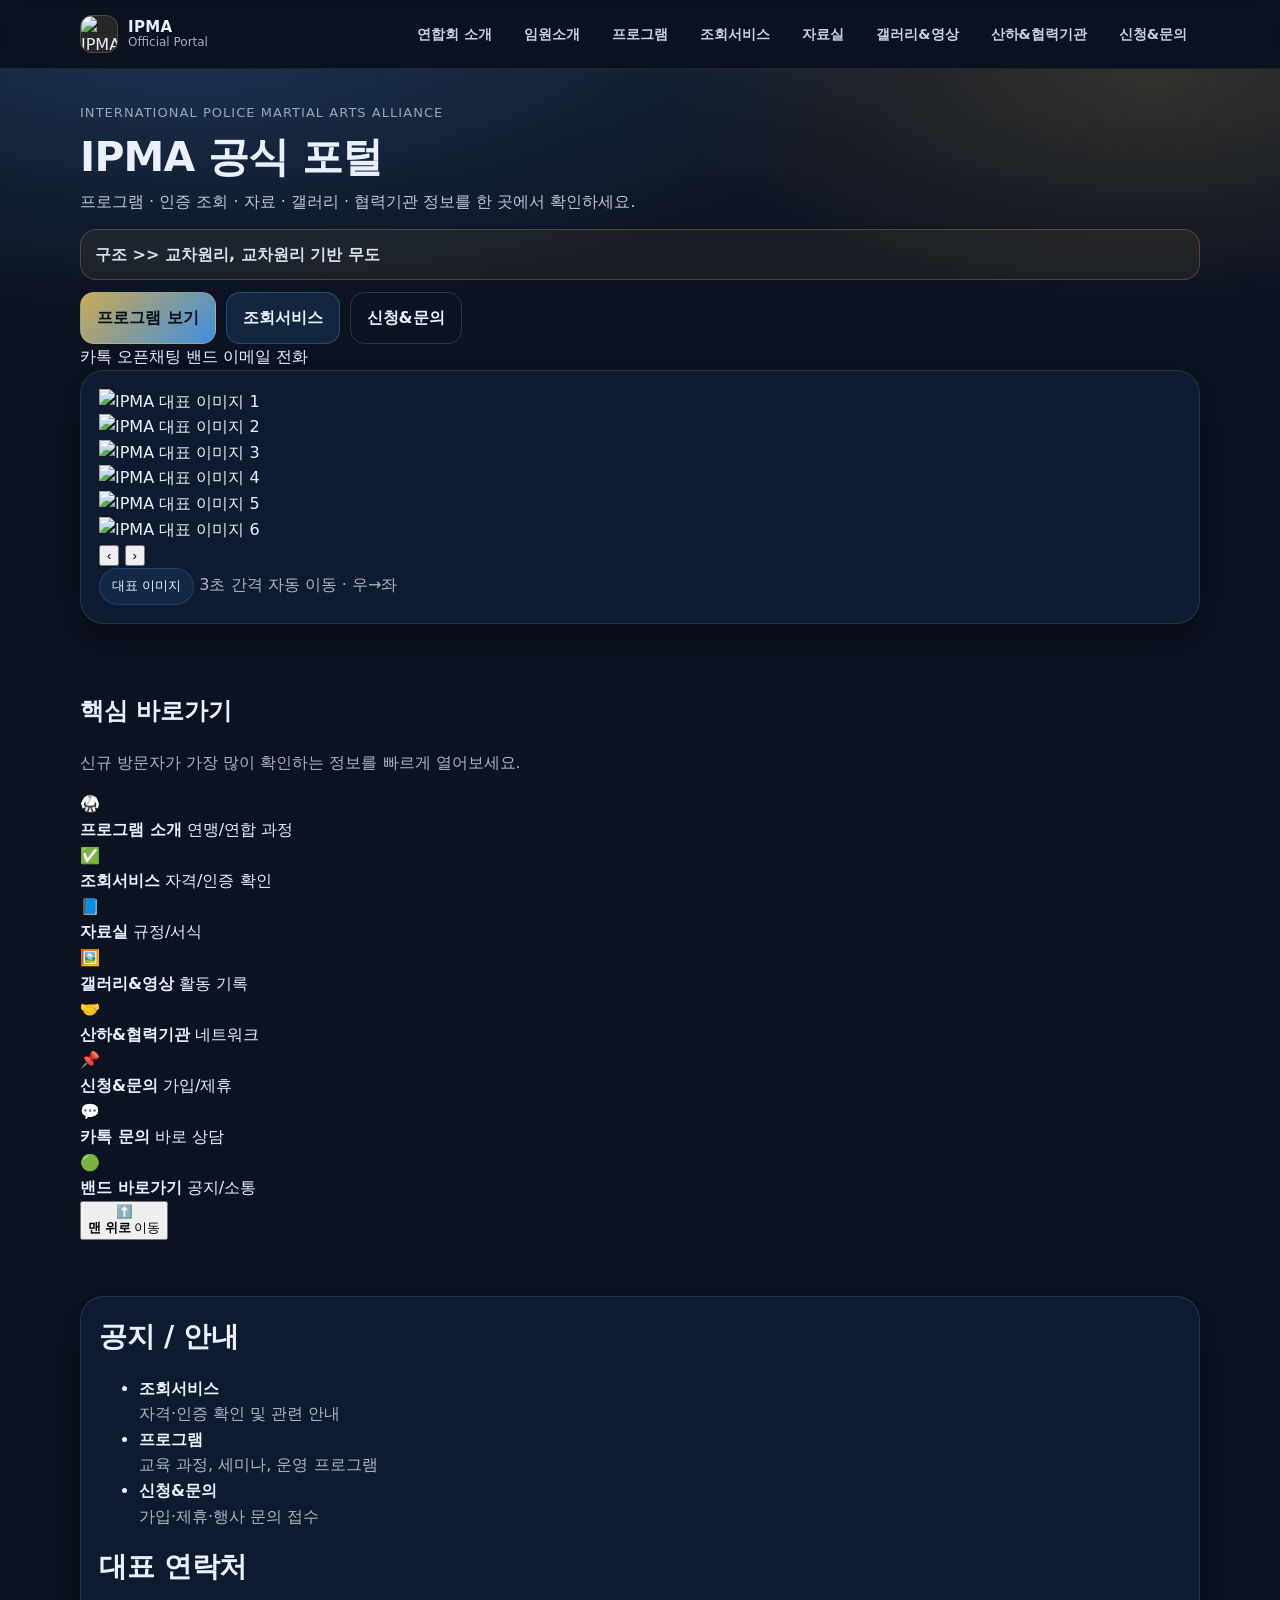
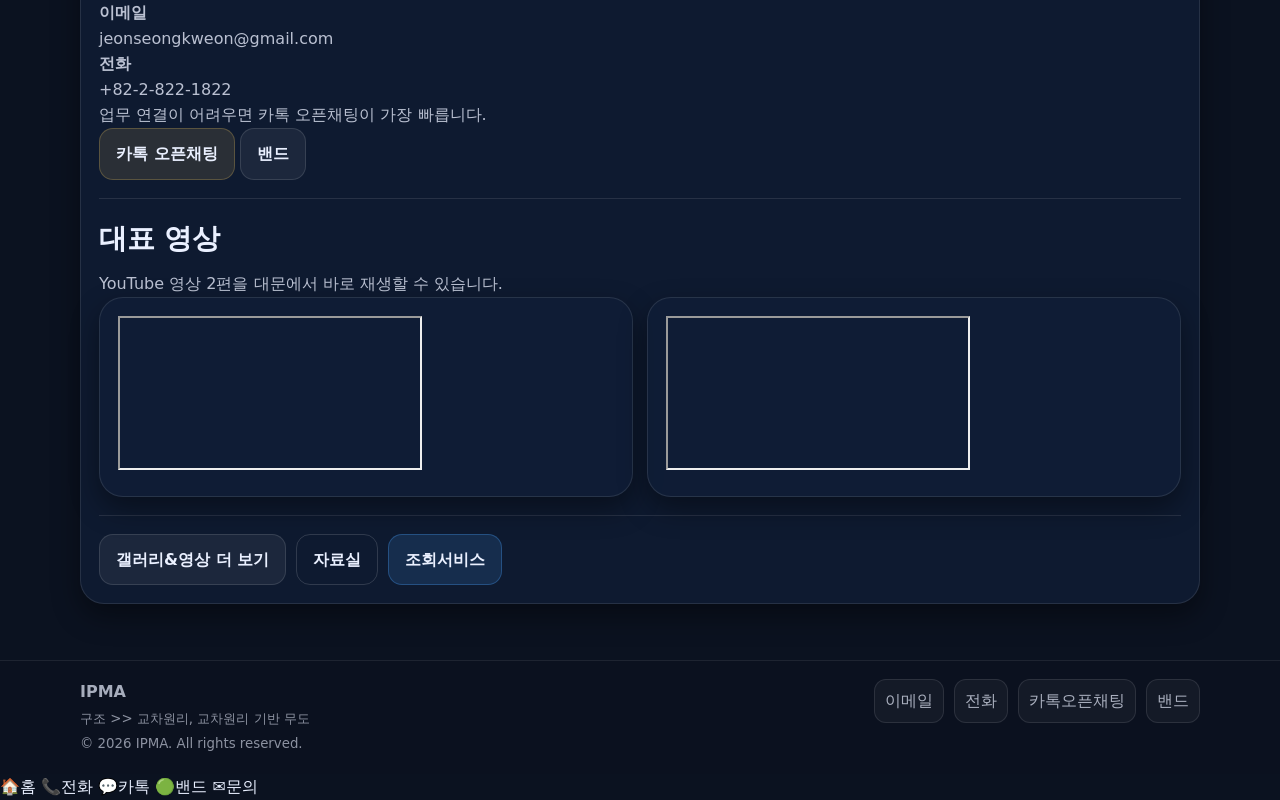
==== commit 1a9ff14e: "Update index.html" ====
--- a/index.html
+++ b/index.html
@@ -2,14 +2,25 @@
 <html lang="ko">
 <head>
   <meta charset="utf-8" />
-  <meta name="viewport" content="width=device-width,initial-scale=1" />
+  <meta name="viewport" content="width=device-width,initial-scale=1,viewport-fit=cover" />
   <title>IPMA | International Police Martial Arts Alliance</title>
-  <meta name="description" content="IPMA 공식 포털 - 호신술,교차원리 기반 무기술" />
+  <meta name="description" content="IPMA 공식 포털 - 구조 >> 교차원리, 교차원리 기반 무도" />
   <link rel="stylesheet" href="./assets/css/style.css" />
   <link rel="icon" href="https://static.wixstatic.com/media/abf917_77f3c11d34c64c9eb18c4da00cfad109~mv2.jpg" />
+
+  <!-- OG (공유 미리보기) -->
+  <meta property="og:title" content="IPMA | Official Portal" />
+  <meta property="og:description" content="구조 >> 교차원리, 교차원리 기반 무도" />
+  <meta property="og:image" content="https://static.wixstatic.com/media/abf917_77f3c11d34c64c9eb18c4da00cfad109~mv2.jpg" />
 </head>
 
 <body>
+  <!-- BG FX -->
+  <div class="bg-orbs" aria-hidden="true">
+    <span class="orb o1"></span>
+    <span class="orb o2"></span>
+    <span class="orb o3"></span>
+  </div>
 
   <!-- HEADER -->
   <header class="site-header">
@@ -25,7 +36,8 @@
       </a>
 
       <button class="menu-btn" data-menu-btn aria-controls="site-nav" aria-expanded="false" title="메뉴">
-        ☰
+        <span class="menu-ico" aria-hidden="true">☰</span>
+        <span class="sr-only">메뉴</span>
       </button>
 
       <nav class="nav" id="site-nav" data-site-nav aria-label="IPMA Navigation">
@@ -41,222 +53,221 @@
     </div>
   </header>
 
-  <!-- HERO -->
+  <!-- HERO SLIDER (우→좌 자동, 3초, dots, 가운데 강조 없음) -->
   <section class="hero">
-    <div class="container hero-grid">
-
-      <div class="hero-card">
-        <div class="kicker">International Police Martial Arts Association</div>
-        <h1>IPMA 공식 포털</h1>
-        <p class="muted">
-          프로그램, 인증 조회, 자료실, 갤러리&영상, 협력기관 정보를 한 곳에서 확인하세요.
-        </p>
-
-        <div class="hero-quote">
-          구조 &gt;&gt; 교차원리, 교차원리 기반 무도
-        </div>
-
-        <div class="hero-actions">
-          <a class="btn primary" href="./programs/">프로그램 보기</a>
-          <a class="btn blue" href="./verification/">조회서비스</a>
-          <a class="btn ghost" href="./contact/">신청&문의</a>
-        </div>
-
-        <div class="hr"></div>
-
-        <div class="badge" title="빠른 연결">
-          공식 링크 바로가기
-        </div>
-        <div class="hero-actions" style="margin-top:10px;">
-          <a class="btn gold" href="https://open.kakao.com/o/g60Wr8hi" target="_blank" rel="noopener">카톡 오픈채팅</a>
-          <a class="btn" href="https://band.us/@ipma" target="_blank" rel="noopener">밴드</a>
-          <a class="btn" href="mailto:jeonseongkweon@gmail.com">이메일</a>
-          <a class="btn" href="tel:+8228221822">전화</a>
-        </div>
-      </div>
-
-      <aside class="hero-side">
-        <h3>공지 / 안내</h3>
-        <ul class="list">
-          <li>
-            <strong>조회서비스</strong><br/>
-            <span class="muted">자격/인증 확인 및 관련 안내</span>
-          </li>
-          <li>
-            <strong>프로그램</strong><br/>
-            <span class="muted">교육 과정, 세미나, 운영 프로그램</span>
-          </li>
-          <li>
-            <strong>신청&문의</strong><br/>
-            <span class="muted">가입/제휴/행사 문의 접수</span>
-          </li>
-        </ul>
-
-        <div class="hr"></div>
-        <h3>대표 연락처</h3>
-        <div class="card" style="padding:14px; margin:0;">
-          <p><strong>이메일</strong><br/><a href="mailto:jeonseongkweon@gmail.com">jeonseongkweon@gmail.com</a></p>
-          <p style="margin-top:10px;"><strong>전화</strong><br/><a href="tel:+8228221822">+82-2-822-1822</a></p>
-        </div>
-      </aside>
+    <div class="container">
+
+      <div class="hero-top">
+        <div class="hero-copy">
+          <div class="kicker">International Police Martial Arts Alliance</div>
+          <h1>IPMA 공식 포털</h1>
+          <p class="muted">
+            프로그램 · 인증 조회 · 자료 · 갤러리 · 협력기관 정보를 한 곳에서 확인하세요.
+          </p>
+
+          <div class="hero-quote">
+            구조 &gt;&gt; 교차원리, 교차원리 기반 무도
+          </div>
+
+          <div class="hero-actions">
+            <a class="btn primary" href="./programs/">프로그램 보기</a>
+            <a class="btn blue" href="./verification/">조회서비스</a>
+            <a class="btn ghost" href="./contact/">신청&문의</a>
+          </div>
+
+          <div class="mini-links">
+            <a class="chip" href="https://open.kakao.com/o/g60Wr8hi" target="_blank" rel="noopener">카톡 오픈채팅</a>
+            <a class="chip" href="https://band.us/@ipma" target="_blank" rel="noopener">밴드</a>
+            <a class="chip" href="mailto:jeonseongkweon@gmail.com">이메일</a>
+            <a class="chip" href="tel:+8228221822">전화</a>
+          </div>
+        </div>
+
+        <div class="hero-slider card glass" data-slider>
+          <div class="slider-viewport">
+            <div class="slider-track" data-track>
+              <!-- ✅ 여기 이미지 추가/교체만 하면 됩니다 -->
+              <div class="slide">
+                <img src="https://static.wixstatic.com/media/abf917_edb33178d5624d73b3fff1d25a008117~mv2.png" alt="IPMA 대표 이미지 1" loading="eager" />
+              </div>
+              <div class="slide">
+                <img src="https://static.wixstatic.com/media/abf917_d9e30c2973204fe580cff31d926799c7~mv2.png" alt="IPMA 대표 이미지 2" loading="lazy" />
+              </div>
+              <div class="slide">
+                <img src="https://static.wixstatic.com/media/abf917_44379e814053433c8222b07e6b4e2bcc~mv2.png" alt="IPMA 대표 이미지 3" loading="lazy" />
+              </div>
+              <div class="slide">
+                <img src="https://static.wixstatic.com/media/abf917_14e7f3737bce47858dd4661dc6ba1da9~mv2.png" alt="IPMA 대표 이미지 4" loading="lazy" />
+              </div>
+              <div class="slide">
+                <img src="https://static.wixstatic.com/media/abf917_84f1d37f333b4af884e323a676d68120~mv2.jpg" alt="IPMA 대표 이미지 5" loading="lazy" />
+              </div>
+              <div class="slide">
+                <img src="https://static.wixstatic.com/media/abf917_3f800682df51489a902acdcbef5605ec~mv2.jpg" alt="IPMA 대표 이미지 6" loading="lazy" />
+              </div>
+            </div>
+          </div>
+
+          <div class="slider-ui">
+            <div class="dots" data-dots aria-label="슬라이드 표시"></div>
+            <button class="ghost-btn" type="button" data-prev aria-label="이전">‹</button>
+            <button class="ghost-btn" type="button" data-next aria-label="다음">›</button>
+          </div>
+
+          <div class="slider-caption">
+            <span class="badge">대표 이미지</span>
+            <span class="muted small">3초 간격 자동 이동 · 우→좌</span>
+          </div>
+        </div>
+      </div>
 
     </div>
   </section>
 
-  <!-- QUICK LINKS -->
+  <!-- ICON MENU (첨부 화면 스타일) -->
   <section class="section">
     <div class="container">
-      <div class="card">
-        <h2>빠른 이동</h2>
-        <p class="muted">자주 쓰는 메뉴를 빠르게 열어보세요.</p>
-
-        <div class="section tight quick-links">
-          <div class="grid cols-3">
-            <div class="card">
-              <a href="./programs/">
-                <div class="label">
-                  <strong>프로그램</strong>
-                  <span>교육/세미나/운영 과정</span>
-                </div>
-                <span class="chev">›</span>
-              </a>
-            </div>
-
-            <div class="card">
-              <a href="./verification/">
-                <div class="label">
-                  <strong>조회서비스</strong>
-                  <span>자격/인증 확인</span>
-                </div>
-                <span class="chev">›</span>
-              </a>
-            </div>
-
-            <div class="card">
-              <a href="./resources/">
-                <div class="label">
-                  <strong>자료실</strong>
-                  <span>규정/서식/다운로드</span>
-                </div>
-                <span class="chev">›</span>
-              </a>
-            </div>
-
-            <div class="card">
-              <a href="./media/">
-                <div class="label">
-                  <strong>갤러리&영상</strong>
-                  <span>사진/영상 모음</span>
-                </div>
-                <span class="chev">›</span>
-              </a>
-            </div>
-
-            <div class="card">
-              <a href="./partners/">
-                <div class="label">
-                  <strong>산하&협력기관</strong>
-                  <span>파트너 네트워크</span>
-                </div>
-                <span class="chev">›</span>
-              </a>
-            </div>
-
-            <div class="card">
-              <a href="./contact/">
-                <div class="label">
-                  <strong>신청&문의</strong>
-                  <span>가입/제휴/문의</span>
-                </div>
-                <span class="chev">›</span>
-              </a>
-            </div>
-          </div>
-        </div>
-
+      <div class="section-head">
+        <h2>핵심 바로가기</h2>
+        <p class="muted">신규 방문자가 가장 많이 확인하는 정보를 빠르게 열어보세요.</p>
+      </div>
+
+      <div class="tile-grid">
+        <a class="tile" href="./programs/">
+          <div class="tile-ico">🥋</div>
+          <div class="tile-txt">
+            <strong>프로그램 소개</strong>
+            <span>연맹/연합 과정</span>
+          </div>
+        </a>
+
+        <a class="tile" href="./verification/">
+          <div class="tile-ico">✅</div>
+          <div class="tile-txt">
+            <strong>조회서비스</strong>
+            <span>자격/인증 확인</span>
+          </div>
+        </a>
+
+        <a class="tile" href="./resources/">
+          <div class="tile-ico">📘</div>
+          <div class="tile-txt">
+            <strong>자료실</strong>
+            <span>규정/서식</span>
+          </div>
+        </a>
+
+        <a class="tile" href="./media/">
+          <div class="tile-ico">🖼️</div>
+          <div class="tile-txt">
+            <strong>갤러리&영상</strong>
+            <span>활동 기록</span>
+          </div>
+        </a>
+
+        <a class="tile" href="./partners/">
+          <div class="tile-ico">🤝</div>
+          <div class="tile-txt">
+            <strong>산하&협력기관</strong>
+            <span>네트워크</span>
+          </div>
+        </a>
+
+        <a class="tile" href="./contact/">
+          <div class="tile-ico">📌</div>
+          <div class="tile-txt">
+            <strong>신청&문의</strong>
+            <span>가입/제휴</span>
+          </div>
+        </a>
+
+        <a class="tile" href="https://open.kakao.com/o/g60Wr8hi" target="_blank" rel="noopener">
+          <div class="tile-ico">💬</div>
+          <div class="tile-txt">
+            <strong>카톡 문의</strong>
+            <span>바로 상담</span>
+          </div>
+        </a>
+
+        <a class="tile" href="https://band.us/@ipma" target="_blank" rel="noopener">
+          <div class="tile-ico">🟢</div>
+          <div class="tile-txt">
+            <strong>밴드 바로가기</strong>
+            <span>공지/소통</span>
+          </div>
+        </a>
+
+        <button class="tile" type="button" data-scroll-top>
+          <div class="tile-ico">⬆️</div>
+          <div class="tile-txt">
+            <strong>맨 위로</strong>
+            <span>이동</span>
+          </div>
+        </button>
       </div>
     </div>
   </section>
 
-  <!-- FEATURED IMAGES -->
+  <!-- HIGHLIGHTS -->
   <section class="section">
     <div class="container">
-      <div class="card">
-        <h2>대표 이미지</h2>
-        <p class="muted">IPMA 활동/브랜딩 이미지 일부를 미리 보기로 제공합니다.</p>
-
-        <div class="section tight">
-          <div class="grid cols-3">
-            <div class="card">
-              <img src="https://static.wixstatic.com/media/abf917_edb33178d5624d73b3fff1d25a008117~mv2.png" alt="IPMA Image 1" style="width:100%; border-radius:16px; border:1px solid rgba(255,255,255,.10);" />
+      <div class="card glass">
+        <div class="two-col">
+          <div>
+            <h2>공지 / 안내</h2>
+            <ul class="list">
+              <li><strong>조회서비스</strong><br/><span class="muted">자격·인증 확인 및 관련 안내</span></li>
+              <li><strong>프로그램</strong><br/><span class="muted">교육 과정, 세미나, 운영 프로그램</span></li>
+              <li><strong>신청&문의</strong><br/><span class="muted">가입·제휴·행사 문의 접수</span></li>
+            </ul>
+          </div>
+
+          <div>
+            <h2>대표 연락처</h2>
+            <div class="contact-box">
+              <p><strong>이메일</strong><br/><a href="mailto:jeonseongkweon@gmail.com">jeonseongkweon@gmail.com</a></p>
+              <p><strong>전화</strong><br/><a href="tel:+8228221822">+82-2-822-1822</a></p>
+              <p class="muted small">업무 연결이 어려우면 카톡 오픈채팅이 가장 빠릅니다.</p>
+              <div class="row">
+                <a class="btn gold" href="https://open.kakao.com/o/g60Wr8hi" target="_blank" rel="noopener">카톡 오픈채팅</a>
+                <a class="btn" href="https://band.us/@ipma" target="_blank" rel="noopener">밴드</a>
+              </div>
             </div>
-            <div class="card">
-              <img src="https://static.wixstatic.com/media/abf917_d9e30c2973204fe580cff31d926799c7~mv2.png" alt="IPMA Image 2" style="width:100%; border-radius:16px; border:1px solid rgba(255,255,255,.10);" />
-            </div>
-            <div class="card">
-              <img src="https://static.wixstatic.com/media/abf917_44379e814053433c8222b07e6b4e2bcc~mv2.png" alt="IPMA Image 3" style="width:100%; border-radius:16px; border:1px solid rgba(255,255,255,.10);" />
-            </div>
-            <div class="card">
-              <img src="https://static.wixstatic.com/media/abf917_14e7f3737bce47858dd4661dc6ba1da9~mv2.png" alt="IPMA Image 4" style="width:100%; border-radius:16px; border:1px solid rgba(255,255,255,.10);" />
-            </div>
-            <div class="card">
-              <img src="https://static.wixstatic.com/media/abf917_84f1d37f333b4af884e323a676d68120~mv2.jpg" alt="IPMA Image 5" style="width:100%; border-radius:16px; border:1px solid rgba(255,255,255,.10);" />
-            </div>
-            <div class="card">
-              <img src="https://static.wixstatic.com/media/abf917_3f800682df51489a902acdcbef5605ec~mv2.jpg" alt="IPMA Image 6" style="width:100%; border-radius:16px; border:1px solid rgba(255,255,255,.10);" />
-            </div>
           </div>
         </div>
 
         <div class="hr"></div>
-        <p class="muted">
-          더 많은 이미지는 <a href="./media/" class="btn blue" style="padding:10px 12px;">갤러리&영상</a>에서 확인하세요.
-        </p>
-      </div>
-    </div>
-  </section>
-
-  <!-- VIDEOS -->
-  <section class="section">
-    <div class="container">
-      <div class="card">
+
         <h2>대표 영상</h2>
         <p class="muted">YouTube 영상 2편을 대문에서 바로 재생할 수 있습니다.</p>
 
-        <div class="section tight">
-          <div class="grid cols-2">
-            <div class="card">
-              <div style="position:relative; width:100%; padding-top:56.25%; border-radius:16px; overflow:hidden; border:1px solid rgba(255,255,255,.10);">
-                <iframe
-                  src="https://www.youtube.com/embed/zuwIu8hx6bM"
-                  title="IPMA Video 1"
-                  style="position:absolute; inset:0; width:100%; height:100%; border:0;"
-                  allow="accelerometer; autoplay; clipboard-write; encrypted-media; gyroscope; picture-in-picture; web-share"
-                  allowfullscreen>
-                </iframe>
-              </div>
+        <div class="grid cols-2">
+          <div class="card">
+            <div class="ratio-16x9">
+              <iframe
+                src="https://www.youtube.com/embed/zuwIu8hx6bM"
+                title="IPMA Video 1"
+                allow="accelerometer; autoplay; clipboard-write; encrypted-media; gyroscope; picture-in-picture; web-share"
+                allowfullscreen></iframe>
             </div>
-
-            <div class="card">
-              <div style="position:relative; width:100%; padding-top:56.25%; border-radius:16px; overflow:hidden; border:1px solid rgba(255,255,255,.10);">
-                <iframe
-                  src="https://www.youtube.com/embed/h5OwDySbrLE"
-                  title="IPMA Video 2"
-                  style="position:absolute; inset:0; width:100%; height:100%; border:0;"
-                  allow="accelerometer; autoplay; clipboard-write; encrypted-media; gyroscope; picture-in-picture; web-share"
-                  allowfullscreen>
-                </iframe>
-              </div>
+          </div>
+          <div class="card">
+            <div class="ratio-16x9">
+              <iframe
+                src="https://www.youtube.com/embed/h5OwDySbrLE"
+                title="IPMA Video 2"
+                allow="accelerometer; autoplay; clipboard-write; encrypted-media; gyroscope; picture-in-picture; web-share"
+                allowfullscreen></iframe>
             </div>
           </div>
         </div>
 
         <div class="hr"></div>
         <div class="hero-actions">
-          <a class="btn" href="./media/">갤러리&영상으로 더 보기</a>
+          <a class="btn" href="./media/">갤러리&영상 더 보기</a>
           <a class="btn ghost" href="./resources/">자료실</a>
-        </div>
-
+          <a class="btn blue" href="./verification/">조회서비스</a>
+        </div>
       </div>
     </div>
   </section>
@@ -266,7 +277,7 @@
     <div class="container footer-inner">
       <div>
         <strong>IPMA</strong><br/>
-        <small class="muted">체계 &gt;&gt; 교차원리, 교차원리 기반 무도</small><br/>
+        <small class="muted">구조 &gt;&gt; 교차원리, 교차원리 기반 무도</small><br/>
         <small>© <span id="year"></span> IPMA. All rights reserved.</small>
       </div>
 
@@ -279,6 +290,25 @@
     </div>
   </footer>
 
+  <!-- MOBILE STICKY BAR -->
+  <nav class="stickybar" aria-label="하단 바로가기">
+    <a class="sb-btn" href="./" aria-label="홈">
+      <span class="sb-ico">🏠</span><span class="sb-txt">홈</span>
+    </a>
+    <a class="sb-btn" href="tel:+8228221822" aria-label="전화">
+      <span class="sb-ico">📞</span><span class="sb-txt">전화</span>
+    </a>
+    <a class="sb-btn sb-main" href="https://open.kakao.com/o/g60Wr8hi" target="_blank" rel="noopener" aria-label="카톡">
+      <span class="sb-ico">💬</span><span class="sb-txt">카톡</span>
+    </a>
+    <a class="sb-btn" href="https://band.us/@ipma" target="_blank" rel="noopener" aria-label="밴드">
+      <span class="sb-ico">🟢</span><span class="sb-txt">밴드</span>
+    </a>
+    <a class="sb-btn" href="./contact/" aria-label="문의">
+      <span class="sb-ico">✉️</span><span class="sb-txt">문의</span>
+    </a>
+  </nav>
+
   <script src="./assets/js/app.js"></script>
 </body>
 </html>
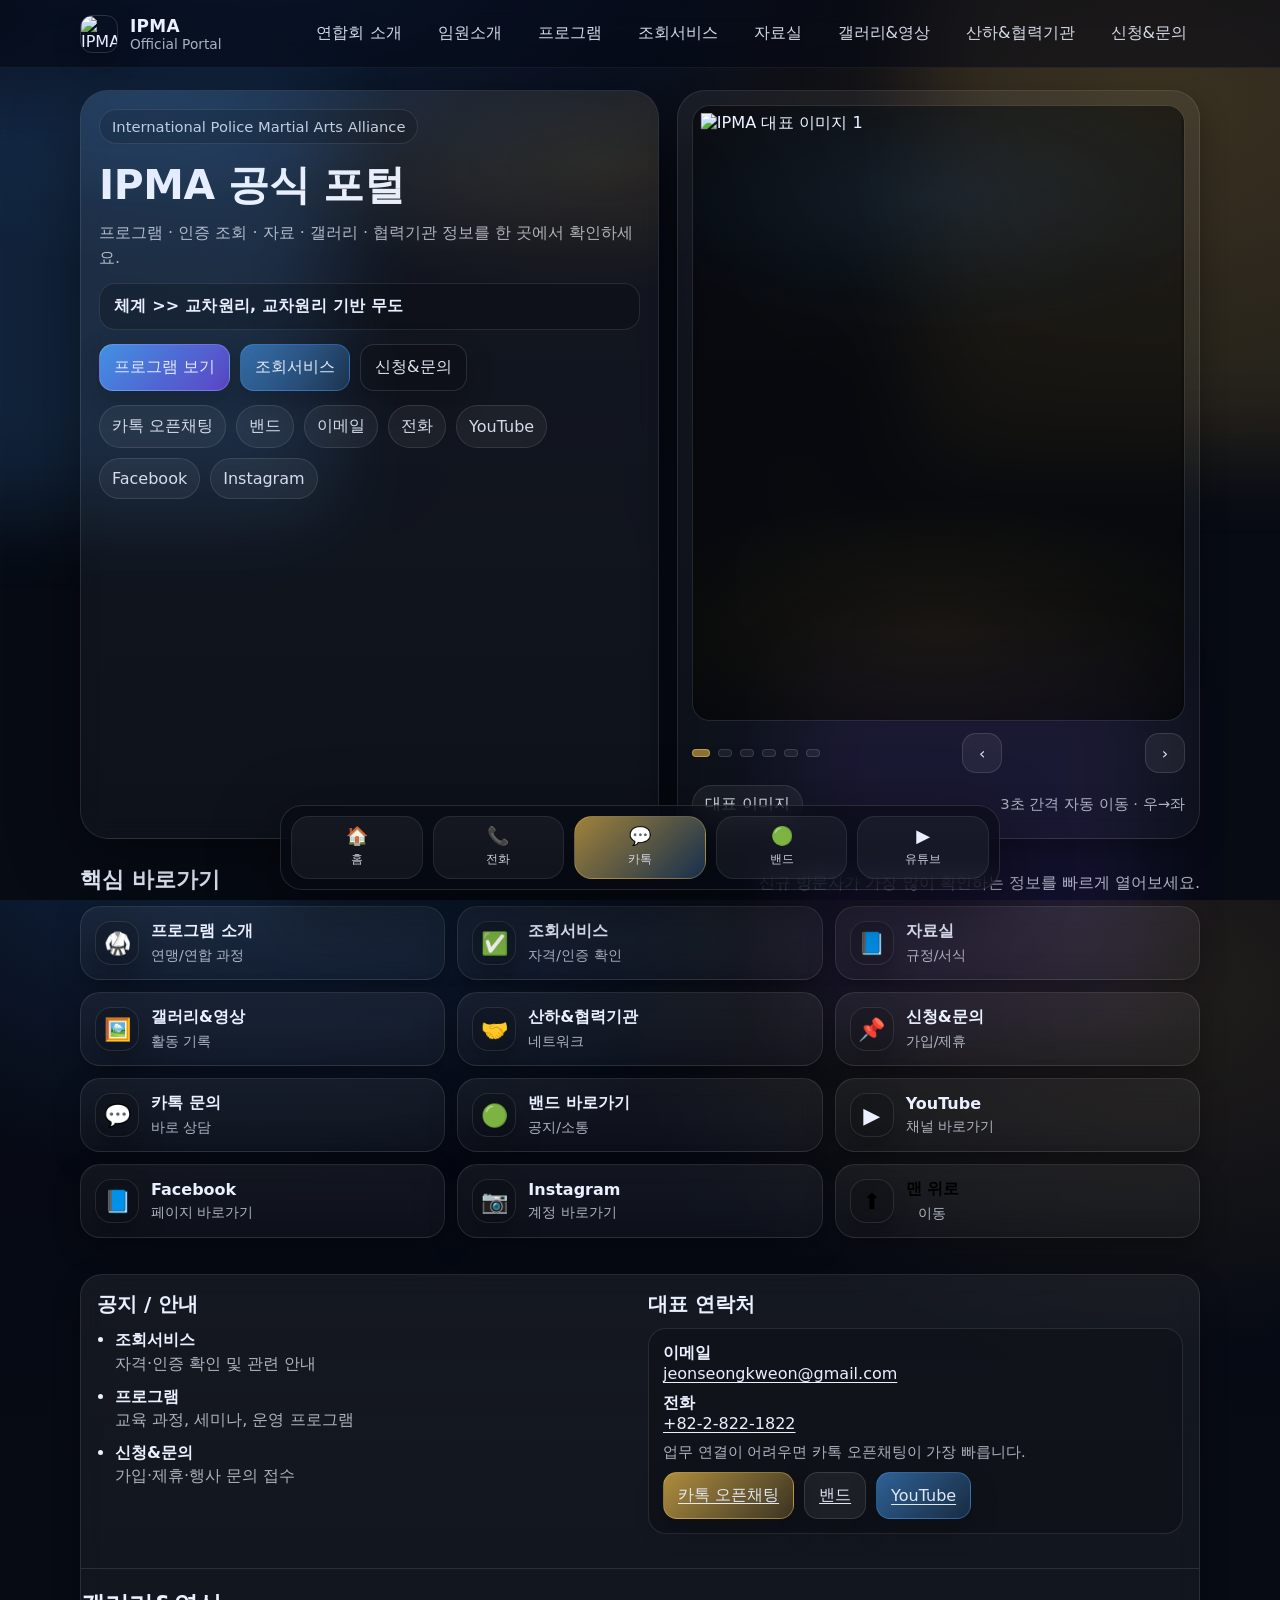
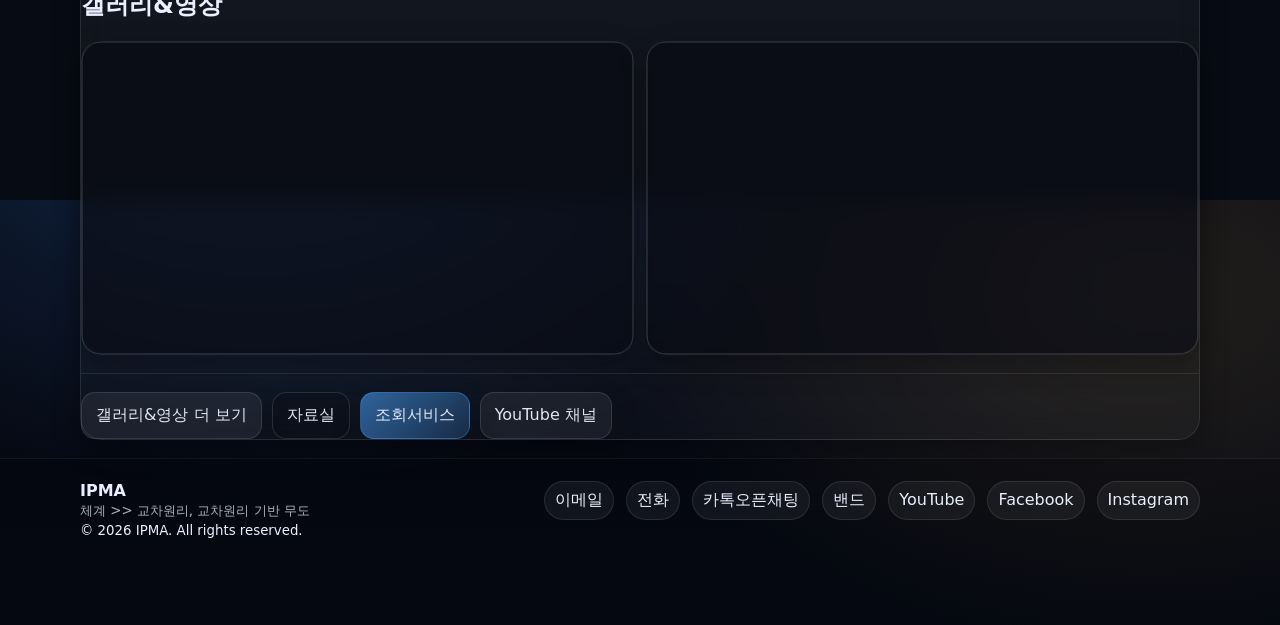
==== commit 313f287f: "Update index.html" ====
--- a/index.html
+++ b/index.html
@@ -4,13 +4,13 @@
   <meta charset="utf-8" />
   <meta name="viewport" content="width=device-width,initial-scale=1,viewport-fit=cover" />
   <title>IPMA | International Police Martial Arts Alliance</title>
-  <meta name="description" content="IPMA 공식 포털 - 구조 >> 교차원리, 교차원리 기반 무도" />
+  <meta name="description" content="IPMA 공식 포털 - 체계 >> 교차원리, 교차원리 기반 무도" />
   <link rel="stylesheet" href="./assets/css/style.css" />
   <link rel="icon" href="https://static.wixstatic.com/media/abf917_77f3c11d34c64c9eb18c4da00cfad109~mv2.jpg" />
 
-  <!-- OG (공유 미리보기) -->
+  <!-- OG -->
   <meta property="og:title" content="IPMA | Official Portal" />
-  <meta property="og:description" content="구조 >> 교차원리, 교차원리 기반 무도" />
+  <meta property="og:description" content="체계 >> 교차원리, 교차원리 기반 무도" />
   <meta property="og:image" content="https://static.wixstatic.com/media/abf917_77f3c11d34c64c9eb18c4da00cfad109~mv2.jpg" />
 </head>
 
@@ -53,7 +53,7 @@
     </div>
   </header>
 
-  <!-- HERO SLIDER (우→좌 자동, 3초, dots, 가운데 강조 없음) -->
+  <!-- HERO -->
   <section class="hero">
     <div class="container">
 
@@ -66,7 +66,7 @@
           </p>
 
           <div class="hero-quote">
-            구조 &gt;&gt; 교차원리, 교차원리 기반 무도
+            체계 &gt;&gt; 교차원리, 교차원리 기반 무도
           </div>
 
           <div class="hero-actions">
@@ -75,34 +75,39 @@
             <a class="btn ghost" href="./contact/">신청&문의</a>
           </div>
 
+          <!-- Quick chips (기존 + SNS 추가) -->
           <div class="mini-links">
             <a class="chip" href="https://open.kakao.com/o/g60Wr8hi" target="_blank" rel="noopener">카톡 오픈채팅</a>
             <a class="chip" href="https://band.us/@ipma" target="_blank" rel="noopener">밴드</a>
             <a class="chip" href="mailto:jeonseongkweon@gmail.com">이메일</a>
             <a class="chip" href="tel:+8228221822">전화</a>
-          </div>
-        </div>
-
+
+            <a class="chip" href="https://www.youtube.com/@globalnews24official" target="_blank" rel="noopener">YouTube</a>
+            <a class="chip" href="https://www.facebook.com/seongkweon.jeon" target="_blank" rel="noopener">Facebook</a>
+            <a class="chip" href="https://www.instagram.com/ulsan_keimyung_tkd/" target="_blank" rel="noopener">Instagram</a>
+          </div>
+        </div>
+
+        <!-- Slider: 1080x1350 세로형 대응 (contain + 배경) -->
         <div class="hero-slider card glass" data-slider>
           <div class="slider-viewport">
             <div class="slider-track" data-track>
-              <!-- ✅ 여기 이미지 추가/교체만 하면 됩니다 -->
-              <div class="slide">
+              <div class="slide tall">
                 <img src="https://static.wixstatic.com/media/abf917_edb33178d5624d73b3fff1d25a008117~mv2.png" alt="IPMA 대표 이미지 1" loading="eager" />
               </div>
-              <div class="slide">
+              <div class="slide tall">
                 <img src="https://static.wixstatic.com/media/abf917_d9e30c2973204fe580cff31d926799c7~mv2.png" alt="IPMA 대표 이미지 2" loading="lazy" />
               </div>
-              <div class="slide">
+              <div class="slide tall">
                 <img src="https://static.wixstatic.com/media/abf917_44379e814053433c8222b07e6b4e2bcc~mv2.png" alt="IPMA 대표 이미지 3" loading="lazy" />
               </div>
-              <div class="slide">
+              <div class="slide tall">
                 <img src="https://static.wixstatic.com/media/abf917_14e7f3737bce47858dd4661dc6ba1da9~mv2.png" alt="IPMA 대표 이미지 4" loading="lazy" />
               </div>
-              <div class="slide">
+              <div class="slide tall">
                 <img src="https://static.wixstatic.com/media/abf917_84f1d37f333b4af884e323a676d68120~mv2.jpg" alt="IPMA 대표 이미지 5" loading="lazy" />
               </div>
-              <div class="slide">
+              <div class="slide tall">
                 <img src="https://static.wixstatic.com/media/abf917_3f800682df51489a902acdcbef5605ec~mv2.jpg" alt="IPMA 대표 이미지 6" loading="lazy" />
               </div>
             </div>
@@ -124,7 +129,7 @@
     </div>
   </section>
 
-  <!-- ICON MENU (첨부 화면 스타일) -->
+  <!-- ICON MENU -->
   <section class="section">
     <div class="container">
       <div class="section-head">
@@ -197,6 +202,31 @@
           </div>
         </a>
 
+        <!-- SNS tiles -->
+        <a class="tile" href="https://www.youtube.com/@globalnews24official" target="_blank" rel="noopener">
+          <div class="tile-ico">▶️</div>
+          <div class="tile-txt">
+            <strong>YouTube</strong>
+            <span>채널 바로가기</span>
+          </div>
+        </a>
+
+        <a class="tile" href="https://www.facebook.com/seongkweon.jeon" target="_blank" rel="noopener">
+          <div class="tile-ico">📘</div>
+          <div class="tile-txt">
+            <strong>Facebook</strong>
+            <span>페이지 바로가기</span>
+          </div>
+        </a>
+
+        <a class="tile" href="https://www.instagram.com/ulsan_keimyung_tkd/" target="_blank" rel="noopener">
+          <div class="tile-ico">📷</div>
+          <div class="tile-txt">
+            <strong>Instagram</strong>
+            <span>계정 바로가기</span>
+          </div>
+        </a>
+
         <button class="tile" type="button" data-scroll-top>
           <div class="tile-ico">⬆️</div>
           <div class="tile-txt">
@@ -208,7 +238,7 @@
     </div>
   </section>
 
-  <!-- HIGHLIGHTS -->
+  <!-- HIGHLIGHTS + VIDEOS -->
   <section class="section">
     <div class="container">
       <div class="card glass">
@@ -231,6 +261,7 @@
               <div class="row">
                 <a class="btn gold" href="https://open.kakao.com/o/g60Wr8hi" target="_blank" rel="noopener">카톡 오픈채팅</a>
                 <a class="btn" href="https://band.us/@ipma" target="_blank" rel="noopener">밴드</a>
+                <a class="btn blue" href="https://www.youtube.com/@globalnews24official" target="_blank" rel="noopener">YouTube</a>
               </div>
             </div>
           </div>
@@ -238,8 +269,11 @@
 
         <div class="hr"></div>
 
-        <h2>대표 영상</h2>
-        <p class="muted">YouTube 영상 2편을 대문에서 바로 재생할 수 있습니다.</p>
+        <!-- 제목 변경 -->
+        <h2>갤러리&영상</h2>
+
+        <!-- 문구 숨김 (화면에는 안보임) -->
+        <p class="sr-only">YouTube 영상 2편을 대문에서 바로 재생할 수 있습니다.</p>
 
         <div class="grid cols-2">
           <div class="card">
@@ -267,6 +301,7 @@
           <a class="btn" href="./media/">갤러리&영상 더 보기</a>
           <a class="btn ghost" href="./resources/">자료실</a>
           <a class="btn blue" href="./verification/">조회서비스</a>
+          <a class="btn" href="https://www.youtube.com/@globalnews24official" target="_blank" rel="noopener">YouTube 채널</a>
         </div>
       </div>
     </div>
@@ -277,7 +312,7 @@
     <div class="container footer-inner">
       <div>
         <strong>IPMA</strong><br/>
-        <small class="muted">구조 &gt;&gt; 교차원리, 교차원리 기반 무도</small><br/>
+        <small class="muted">체계 &gt;&gt; 교차원리, 교차원리 기반 무도</small><br/>
         <small>© <span id="year"></span> IPMA. All rights reserved.</small>
       </div>
 
@@ -286,6 +321,9 @@
         <a href="tel:+8228221822">전화</a>
         <a href="https://open.kakao.com/o/g60Wr8hi" target="_blank" rel="noopener">카톡오픈채팅</a>
         <a href="https://band.us/@ipma" target="_blank" rel="noopener">밴드</a>
+        <a href="https://www.youtube.com/@globalnews24official" target="_blank" rel="noopener">YouTube</a>
+        <a href="https://www.facebook.com/seongkweon.jeon" target="_blank" rel="noopener">Facebook</a>
+        <a href="https://www.instagram.com/ulsan_keimyung_tkd/" target="_blank" rel="noopener">Instagram</a>
       </div>
     </div>
   </footer>
@@ -304,11 +342,37 @@
     <a class="sb-btn" href="https://band.us/@ipma" target="_blank" rel="noopener" aria-label="밴드">
       <span class="sb-ico">🟢</span><span class="sb-txt">밴드</span>
     </a>
-    <a class="sb-btn" href="./contact/" aria-label="문의">
-      <span class="sb-ico">✉️</span><span class="sb-txt">문의</span>
+    <a class="sb-btn" href="https://www.youtube.com/@globalnews24official" target="_blank" rel="noopener" aria-label="유튜브">
+      <span class="sb-ico">▶️</span><span class="sb-txt">유튜브</span>
     </a>
   </nav>
 
   <script src="./assets/js/app.js"></script>
+
+  <!-- ✅ 세로형 슬라이드(1080x1350) 전용 스타일: 기존 style.css에 넣어도 되지만,
+       지금은 "HTML만 다시" 요청이라 안전하게 여기서 보정 CSS를 추가했습니다. -->
+  <style>
+    /* 슬라이드 영역에서 세로형 포스터가 "안 잘리게" 전체 보이도록 */
+    .slide.tall{
+      aspect-ratio: 4 / 5; /* 1080:1350 = 4:5 */
+      background: rgba(0,0,0,.22);
+    }
+    .slide.tall img{
+      object-fit: contain !important; /* 핵심: 잘림 방지 */
+      background: radial-gradient(600px 260px at 50% 15%, rgba(74,163,255,.10), transparent 55%),
+                  radial-gradient(600px 260px at 50% 85%, rgba(243,194,79,.08), transparent 55%),
+                  rgba(0,0,0,.22);
+      padding: 10px; /* 여백(액자 느낌) */
+    }
+
+    /* 좁은 모바일에서 슬라이더가 너무 길어지지 않게 최대 높이 제한 */
+    @media (max-width: 980px){
+      .hero-top{ grid-template-columns: 1fr !important; }
+    }
+    @media (max-width: 520px){
+      .slide.tall{ aspect-ratio: 3 / 4; } /* 모바일은 조금 덜 길게 */
+      .slide.tall img{ padding: 8px; }
+    }
+  </style>
 </body>
 </html>
--- a/assets/css/style.css
+++ b/assets/css/style.css
@@ -1,471 +1,526 @@
-/* =========================================================
-   IPMA GitHub Pages - Common Style
-   Tone: Dark Navy + Gold/Blue accents, Official Portal UI
-   File: /assets/css/style.css
-========================================================= */
-
-/* ---------- Reset / Base ---------- */
+:root{
+  --bg:#070b14;
+  --panel: rgba(18, 24, 42, .58);
+  --panel2: rgba(16, 22, 38, .72);
+  --ink:#eaf0ff;
+  --muted: rgba(234,240,255,.72);
+  --line: rgba(255,255,255,.10);
+
+  --navy:#0b1224;
+  --blue:#4aa3ff;
+  --gold:#f3c24f;
+
+  --shadow: 0 18px 70px rgba(0,0,0,.45);
+  --shadow2: 0 10px 28px rgba(0,0,0,.30);
+
+  --radius: 22px;
+  --radius2: 28px;
+  --max: 1120px;
+}
+
 *{ box-sizing:border-box; }
-html, body{ height:100%; }
+html,body{ height:100%; }
 body{
   margin:0;
-  font-family: system-ui, -apple-system, Segoe UI, Roboto, "Noto Sans KR", Arial, sans-serif;
-  line-height:1.6;
-  color: var(--ink);
-  background: var(--bg);
-}
-
-/* ---------- Design Tokens ---------- */
-:root{
-  /* Colors */
-  --bg: #0b1220;            /* dark navy */
-  --bg2:#0f1a2f;            /* slightly lighter navy */
-  --card:#111f38;           /* card surface */
-  --card2:#0f1b31;
-  --line: rgba(255,255,255,.10);
-
-  --ink:#eaf0ff;            /* main text */
-  --muted: rgba(234,240,255,.72);
-
-  --gold:#d6b35a;
-  --blue:#4aa3ff;
-  --accent: var(--gold);
-
-  /* Effects */
-  --shadow: 0 12px 28px rgba(0,0,0,.40);
-  --shadow2: 0 18px 40px rgba(0,0,0,.45);
-  --radius: 18px;
-  --radius2: 24px;
-
-  /* Layout */
-  --max: 1120px;
-  --pad: 18px;
-  --gap: 14px;
-
-  /* Typography */
-  --h1: clamp(26px, 3.2vw, 44px);
-  --h2: clamp(18px, 2.2vw, 28px);
-  --h3: 18px;
-  --p: 16px;
-}
-
-/* ---------- Utilities ---------- */
+  font-family: ui-sans-serif, system-ui, -apple-system, "Segoe UI", Roboto, "Noto Sans KR", "Apple SD Gothic Neo", "Malgun Gothic", Arial, sans-serif;
+  color:var(--ink);
+  background: radial-gradient(1100px 680px at 20% -10%, rgba(74,163,255,.20), transparent 55%),
+              radial-gradient(900px 600px at 90% 10%, rgba(243,194,79,.12), transparent 60%),
+              linear-gradient(180deg, #050814 0%, #070b14 65%, #070b14 100%);
+  overflow-x:hidden;
+}
+
+a{ color:inherit; text-decoration:none; }
+img{ max-width:100%; display:block; }
+button{ font:inherit; }
+
 .container{
-  width: min(var(--max), calc(100% - (var(--pad) * 2)));
-  margin: 0 auto;
-}
-.section{ padding: 28px 0; }
-.section.tight{ padding: 18px 0; }
-.muted{ color: var(--muted); }
+  width:min(var(--max), 92vw);
+  margin:0 auto;
+}
+
+.sr-only{
+  position:absolute; width:1px; height:1px; padding:0; margin:-1px; overflow:hidden;
+  clip:rect(0,0,0,0); border:0;
+}
+
+.bg-orbs{ position:fixed; inset:0; pointer-events:none; z-index:-1; }
+.orb{
+  position:absolute;
+  filter: blur(44px);
+  opacity:.75;
+  transform: translate3d(0,0,0);
+  animation: floaty 8s ease-in-out infinite;
+}
+.orb.o1{ width:420px; height:420px; left:-90px; top:90px; background: rgba(74,163,255,.22); }
+.orb.o2{ width:520px; height:520px; right:-160px; top:-60px; background: rgba(243,194,79,.16); animation-duration:10s; }
+.orb.o3{ width:360px; height:360px; right:10%; bottom:-120px; background: rgba(120,80,255,.14); animation-duration:9s; }
+
+@keyframes floaty{
+  0%,100%{ transform: translateY(0); }
+  50%{ transform: translateY(-18px); }
+}
+
+.card{
+  border:1px solid var(--line);
+  background: rgba(12, 16, 28, .55);
+  border-radius: var(--radius);
+  box-shadow: var(--shadow2);
+}
+
+.glass{
+  background: linear-gradient(180deg, rgba(255,255,255,.06), rgba(255,255,255,.03));
+  backdrop-filter: blur(12px);
+}
+
 .hr{
-  height:1px;
-  background: var(--line);
-  margin: 18px 0;
-  border:0;
-}
+  height:1px; background: var(--line); border:0; margin:18px 0;
+}
+
+.muted{ color:var(--muted); }
+.small{ font-size:.92rem; }
 .badge{
   display:inline-flex;
   align-items:center;
   gap:8px;
-  padding: 7px 12px;
+  padding:8px 12px;
   border-radius: 999px;
-  background: rgba(74,163,255,.10);
-  border: 1px solid rgba(74,163,255,.22);
-  color: var(--ink);
-  font-size: 13px;
-}
-.kicker{
-  font-size: 13px;
-  letter-spacing: .08em;
-  text-transform: uppercase;
-  color: rgba(234,240,255,.62);
-}
-
-/* ---------- Links / Buttons ---------- */
-a{ color: inherit; text-decoration: none; }
-a:hover{ text-decoration: none; }
-
-.btn{
-  display:inline-flex;
+  border:1px solid var(--line);
+  background: rgba(255,255,255,.06);
+}
+
+.site-header{
+  position:sticky;
+  top:0;
+  z-index:50;
+  background: rgba(5, 8, 20, .55);
+  backdrop-filter: blur(12px);
+  border-bottom:1px solid rgba(255,255,255,.06);
+}
+.header-inner{
+  display:flex; align-items:center; justify-content:space-between;
+  padding:12px 0;
+  gap:14px;
+}
+
+.brand{ display:flex; align-items:center; gap:12px; }
+.brand-mark{
+  width:38px; height:38px; border-radius:12px; overflow:hidden;
+  border:1px solid rgba(255,255,255,.14);
+  box-shadow: 0 10px 26px rgba(0,0,0,.25);
+}
+.brand-mark img{ width:100%; height:100%; object-fit:cover; }
+.brand-title strong{ display:block; font-size:1.06rem; letter-spacing:.3px; }
+.brand-title span{ display:block; font-size:.86rem; color:var(--muted); }
+
+.menu-btn{
+  display:none;
   align-items:center;
   justify-content:center;
-  gap:10px;
-  padding: 12px 16px;
+  width:44px; height:44px;
   border-radius: 14px;
-  border: 1px solid rgba(255,255,255,.12);
+  border:1px solid rgba(255,255,255,.12);
   background: rgba(255,255,255,.06);
-  color: var(--ink);
-  font-weight: 650;
-  box-shadow: none;
+  color:var(--ink);
+  box-shadow: 0 10px 28px rgba(0,0,0,.25);
   cursor:pointer;
-  transition: transform .12s ease, background .12s ease, border-color .12s ease;
-}
-.btn:hover{
-  transform: translateY(-1px);
-  background: rgba(255,255,255,.10);
-  border-color: rgba(255,255,255,.18);
-}
-.btn:active{ transform: translateY(0); }
-
-.btn.primary{
-  background: linear-gradient(135deg, rgba(214,179,90,.95), rgba(74,163,255,.85));
-  border-color: rgba(214,179,90,.40);
-  color: #07101f;
-}
-.btn.primary:hover{
-  background: linear-gradient(135deg, rgba(214,179,90,1), rgba(74,163,255,.92));
-}
-
-.btn.ghost{
-  background: transparent;
-  border-color: rgba(255,255,255,.14);
-}
-.btn.blue{
-  background: rgba(74,163,255,.14);
-  border-color: rgba(74,163,255,.30);
-}
-.btn.gold{
-  background: rgba(214,179,90,.14);
-  border-color: rgba(214,179,90,.28);
-}
-
-/* ---------- Header / Nav ---------- */
-.site-header{
-  position: sticky;
-  top:0;
-  z-index: 50;
-  backdrop-filter: blur(10px);
-  background: rgba(11,18,32,.72);
-  border-bottom: 1px solid rgba(255,255,255,.08);
-}
-.header-inner{
-  display:flex;
-  align-items:center;
-  justify-content:space-between;
-  gap: 14px;
-  padding: 12px 0;
-}
-
-.brand{
-  display:flex;
-  align-items:center;
-  gap: 10px;
-  min-width: 180px;
-}
-.brand-mark{
-  width: 38px;
-  height: 38px;
-  border-radius: 12px;
-  background: rgba(214,179,90,.14);
-  border: 1px solid rgba(214,179,90,.24);
-  display:grid;
-  place-items:center;
-  overflow:hidden;
-}
-.brand-mark img{
-  width: 100%;
-  height: 100%;
-  object-fit: contain;
-}
-.brand-title{
-  display:flex;
-  flex-direction:column;
-  line-height:1.1;
-}
-.brand-title strong{
-  font-size: 15px;
-  letter-spacing: .02em;
-}
-.brand-title span{
-  font-size: 12px;
-  color: rgba(234,240,255,.70);
-}
+  transition: transform .18s ease, background .18s ease;
+}
+.menu-btn:active{ transform: scale(.98); }
 
 .nav{
   display:flex;
-  align-items:center;
-  gap: 6px;
-  flex-wrap: wrap;
+  gap:10px;
+  align-items:center;
+  flex-wrap:wrap;
   justify-content:flex-end;
 }
 .nav a{
-  padding: 10px 12px;
-  border-radius: 12px;
-  border: 1px solid transparent;
-  color: rgba(234,240,255,.86);
-  font-weight: 600;
-  font-size: 14px;
-  transition: background .12s ease, border-color .12s ease;
+  padding:10px 12px;
+  border-radius: 999px;
+  border:1px solid transparent;
+  color:rgba(234,240,255,.9);
+  transition: transform .18s ease, background .18s ease, border-color .18s ease;
 }
 .nav a:hover{
   background: rgba(255,255,255,.06);
   border-color: rgba(255,255,255,.10);
-}
-.nav a.active{
-  background: rgba(214,179,90,.12);
-  border-color: rgba(214,179,90,.26);
-  color: var(--ink);
-}
-
-/* Mobile menu toggle (optional - app.js) */
-.menu-btn{
-  display:none;
-  width: 42px;
-  height: 42px;
+  transform: translateY(-1px);
+}
+
+.hero{ padding:22px 0 8px; }
+.hero-top{
+  display:grid;
+  grid-template-columns: 1.05fr .95fr;
+  gap:18px;
+  align-items:stretch;
+}
+
+.hero-copy{
+  padding:18px;
+  border-radius: var(--radius2);
+  border:1px solid rgba(255,255,255,.10);
+  background: linear-gradient(180deg, rgba(255,255,255,.06), rgba(255,255,255,.03));
+  backdrop-filter: blur(12px);
+  box-shadow: var(--shadow);
+  position:relative;
+  overflow:hidden;
+}
+.hero-copy::after{
+  content:"";
+  position:absolute; inset:-2px;
+  background: radial-gradient(600px 220px at 10% 0%, rgba(74,163,255,.20), transparent 55%),
+              radial-gradient(560px 220px at 90% 10%, rgba(243,194,79,.14), transparent 60%);
+  opacity:.75;
+  pointer-events:none;
+}
+
+.kicker{
+  position:relative;
+  display:inline-flex;
+  gap:10px;
+  align-items:center;
+  padding:8px 12px;
+  border:1px solid rgba(255,255,255,.10);
+  background: rgba(0,0,0,.18);
+  border-radius: 999px;
+  color: rgba(234,240,255,.85);
+  font-size:.92rem;
+}
+.hero-copy h1{
+  position:relative;
+  margin:14px 0 8px;
+  font-size: clamp(1.8rem, 3.2vw, 2.55rem);
+  letter-spacing:-.4px;
+}
+.hero-copy p{ position:relative; margin:0 0 12px; line-height:1.55; }
+
+.hero-quote{
+  position:relative;
+  margin-top:10px;
+  padding:12px 14px;
+  border-radius: 16px;
+  border:1px solid rgba(255,255,255,.10);
+  background: rgba(0,0,0,.18);
+  font-weight:700;
+  letter-spacing:.2px;
+}
+
+.hero-actions{
+  position:relative;
+  display:flex;
+  flex-wrap:wrap;
+  gap:10px;
+  margin-top:14px;
+}
+
+.btn{
+  display:inline-flex;
+  align-items:center;
+  justify-content:center;
+  gap:10px;
+  padding:12px 14px;
   border-radius: 14px;
-  border: 1px solid rgba(255,255,255,.12);
+  border:1px solid rgba(255,255,255,.12);
   background: rgba(255,255,255,.06);
-  color: var(--ink);
+  color: rgba(234,240,255,.95);
   cursor:pointer;
-}
-.menu-btn:hover{ background: rgba(255,255,255,.10); }
-
-/* ---------- Hero ---------- */
-.hero{
-  padding: 34px 0 20px;
-  background:
-    radial-gradient(1200px 500px at 15% -10%, rgba(74,163,255,.22), transparent 60%),
-    radial-gradient(900px 420px at 90% 0%, rgba(214,179,90,.18), transparent 55%),
-    linear-gradient(180deg, rgba(255,255,255,.02), transparent 40%);
-}
-.hero-grid{
+  transition: transform .18s ease, box-shadow .18s ease, background .18s ease, border-color .18s ease;
+  box-shadow: 0 10px 28px rgba(0,0,0,.22);
+}
+.btn:hover{ transform: translateY(-1px); background: rgba(255,255,255,.08); border-color: rgba(255,255,255,.16); }
+.btn:active{ transform: translateY(0px) scale(.99); }
+
+.btn.primary{
+  background: linear-gradient(135deg, rgba(74,163,255,.85), rgba(120,80,255,.70));
+  border-color: rgba(255,255,255,.18);
+}
+.btn.blue{
+  background: linear-gradient(135deg, rgba(74,163,255,.55), rgba(74,163,255,.18));
+  border-color: rgba(74,163,255,.35);
+}
+.btn.gold{
+  background: linear-gradient(135deg, rgba(243,194,79,.70), rgba(243,194,79,.20));
+  border-color: rgba(243,194,79,.40);
+}
+.btn.ghost{
+  background: rgba(0,0,0,.18);
+}
+
+.mini-links{
+  position:relative;
+  display:flex;
+  flex-wrap:wrap;
+  gap:10px;
+  margin-top:14px;
+}
+.chip{
+  display:inline-flex;
+  align-items:center;
+  padding:10px 12px;
+  border-radius: 999px;
+  border:1px solid rgba(255,255,255,.10);
+  background: rgba(255,255,255,.05);
+  color: rgba(234,240,255,.9);
+  transition: transform .18s ease, background .18s ease;
+}
+.chip:hover{ transform: translateY(-1px); background: rgba(255,255,255,.08); }
+
+.hero-slider{
+  padding:14px;
+  border-radius: var(--radius2);
+  overflow:hidden;
+  position:relative;
+}
+
+.slider-viewport{
+  width:100%;
+  border-radius: 18px;
+  overflow:hidden;
+  border:1px solid rgba(255,255,255,.10);
+  background: rgba(0,0,0,.18);
+}
+.slider-track{
+  display:flex;
+  width:100%;
+  will-change: transform;
+  transform: translate3d(0,0,0);
+  transition: transform .68s cubic-bezier(.22,.8,.2,1);
+}
+.slide{
+  min-width:100%;
+  aspect-ratio: 16 / 9;
+  position:relative;
+}
+.slide img{
+  width:100%;
+  height:100%;
+  object-fit: cover;
+  transform: scale(1.01);
+  filter: contrast(1.05) saturate(1.06);
+}
+
+.slider-ui{
+  display:flex;
+  align-items:center;
+  justify-content:space-between;
+  gap:10px;
+  margin-top:12px;
+}
+.dots{
+  display:flex;
+  align-items:center;
+  gap:8px;
+}
+.dot{
+  width:8px; height:8px;
+  border-radius: 999px;
+  border:1px solid rgba(255,255,255,.18);
+  background: rgba(255,255,255,.08);
+  opacity:.75;
+  transition: transform .18s ease, opacity .18s ease, width .18s ease;
+}
+.dot.active{
+  width:18px;
+  opacity: 1;
+  background: rgba(243,194,79,.55);
+  border-color: rgba(243,194,79,.55);
+}
+
+.ghost-btn{
+  width:40px; height:40px;
+  border-radius: 14px;
+  border:1px solid rgba(255,255,255,.12);
+  background: rgba(255,255,255,.06);
+  color: rgba(234,240,255,.95);
+  cursor:pointer;
+  transition: transform .18s ease, background .18s ease;
+}
+.ghost-btn:hover{ transform: translateY(-1px); background: rgba(255,255,255,.08); }
+.ghost-btn:active{ transform: translateY(0) scale(.99); }
+
+.slider-caption{
+  display:flex;
+  align-items:center;
+  justify-content:space-between;
+  gap:12px;
+  margin-top:12px;
+}
+
+.section{ padding:18px 0; }
+.section-head{
+  display:flex;
+  align-items:flex-end;
+  justify-content:space-between;
+  gap:12px;
+  margin-bottom:12px;
+}
+.section-head h2{ margin:0; font-size:1.35rem; }
+.section-head p{ margin:0; }
+
+.tile-grid{
   display:grid;
-  grid-template-columns: 1.3fr .9fr;
-  gap: 18px;
-  align-items:stretch;
-}
-.hero-card{
-  border-radius: var(--radius2);
-  background: linear-gradient(180deg, rgba(17,31,56,.86), rgba(15,27,49,.86));
-  border: 1px solid rgba(255,255,255,.10);
+  grid-template-columns: repeat(3, 1fr);
+  gap:12px;
+}
+.tile{
+  display:flex;
+  align-items:center;
+  justify-content:flex-start;
+  gap:12px;
+  padding:14px;
+  border-radius: 20px;
+  border:1px solid rgba(255,255,255,.10);
+  background: linear-gradient(180deg, rgba(255,255,255,.06), rgba(255,255,255,.03));
+  backdrop-filter: blur(12px);
   box-shadow: var(--shadow2);
-  padding: 22px;
-}
-.hero h1{
-  margin: 10px 0 8px;
-  font-size: var(--h1);
-  letter-spacing: -0.02em;
-  line-height:1.15;
-}
-.hero p{
-  margin: 0 0 14px;
-  color: rgba(234,240,255,.80);
-  font-size: 16px;
-}
-.hero-actions{
-  display:flex;
-  gap: 10px;
-  flex-wrap: wrap;
-  margin-top: 12px;
-}
-.hero-quote{
-  margin-top: 14px;
-  padding: 12px 14px;
+  cursor:pointer;
+  transition: transform .18s ease, border-color .18s ease, background .18s ease;
+}
+.tile:hover{
+  transform: translateY(-2px);
+  border-color: rgba(74,163,255,.22);
+  background: rgba(255,255,255,.07);
+}
+.tile:active{ transform: translateY(0px) scale(.99); }
+
+.tile-ico{
+  width:44px; height:44px;
   border-radius: 16px;
-  border: 1px solid rgba(214,179,90,.26);
-  background: rgba(214,179,90,.08);
-  color: rgba(234,240,255,.92);
-  font-weight: 700;
-}
-
-/* Right hero panel */
-.hero-side{
-  border-radius: var(--radius2);
-  background: linear-gradient(180deg, rgba(74,163,255,.10), rgba(255,255,255,.02));
-  border: 1px solid rgba(74,163,255,.16);
-  padding: 18px;
-}
-.hero-side h3{
-  margin: 6px 0 6px;
-  font-size: 16px;
-}
-.hero-side .list{
-  margin: 10px 0 0;
-  padding: 0;
-  list-style:none;
-  display:grid;
-  gap: 10px;
-}
-.hero-side .list li{
-  padding: 12px 12px;
-  border-radius: 16px;
-  border: 1px solid rgba(255,255,255,.10);
-  background: rgba(17,31,56,.55);
-}
-
-/* ---------- Cards / Grids ---------- */
-.grid{
-  display:grid;
-  gap: var(--gap);
-}
-.grid.cols-2{ grid-template-columns: repeat(2, 1fr); }
-.grid.cols-3{ grid-template-columns: repeat(3, 1fr); }
-.grid.cols-4{ grid-template-columns: repeat(4, 1fr); }
-
-.card{
-  border-radius: var(--radius2);
-  background: rgba(17,31,56,.70);
-  border: 1px solid rgba(255,255,255,.10);
-  box-shadow: var(--shadow);
-  padding: 18px;
-}
-.card h2{
-  margin: 0 0 10px;
-  font-size: var(--h2);
-  letter-spacing: -0.01em;
-}
-.card h3{
-  margin: 0 0 8px;
-  font-size: var(--h3);
-}
-.card p{
-  margin: 0;
-  color: rgba(234,240,255,.78);
-}
-.card .meta{
-  margin-top: 10px;
-  color: rgba(234,240,255,.62);
-  font-size: 13px;
-}
-
-/* Quick links */
-.quick-links .card{
-  padding: 14px;
-}
-.quick-links a{
-  display:flex;
-  align-items:center;
-  justify-content:space-between;
-  gap: 12px;
-}
-.quick-links .label{
-  display:flex;
-  flex-direction:column;
-  gap: 3px;
-}
-.quick-links .label strong{
-  font-size: 15px;
-}
-.quick-links .label span{
-  font-size: 12px;
-  color: rgba(234,240,255,.68);
-}
-.chev{
-  width: 34px;
-  height: 34px;
-  border-radius: 12px;
   display:grid;
   place-items:center;
-  border: 1px solid rgba(255,255,255,.12);
+  background: rgba(0,0,0,.18);
+  border:1px solid rgba(255,255,255,.10);
+  font-size:22px;
+  box-shadow: 0 12px 26px rgba(0,0,0,.25);
+}
+.tile-txt strong{ display:block; font-size:1rem; }
+.tile-txt span{ display:block; margin-top:4px; font-size:.88rem; color:var(--muted); }
+
+.two-col{
+  display:grid;
+  grid-template-columns: 1fr 1fr;
+  gap:16px;
+  padding:16px;
+}
+.two-col h2{ margin:0 0 10px; font-size:1.25rem; }
+.list{ margin:0; padding-left:18px; }
+.list li{ margin:10px 0; line-height:1.45; }
+
+.contact-box{
+  padding:14px;
+  border-radius: 18px;
+  border:1px solid rgba(255,255,255,.10);
+  background: rgba(0,0,0,.18);
+}
+.contact-box p{ margin:0 0 10px; }
+.contact-box a{ text-decoration: underline; text-underline-offset: 3px; }
+.row{ display:flex; gap:10px; flex-wrap:wrap; }
+
+.grid{ display:grid; gap:12px; }
+.grid.cols-2{ grid-template-columns: repeat(2, 1fr); }
+.ratio-16x9{
+  position:relative;
+  width:100%;
+  padding-top:56.25%;
+  border-radius:16px;
+  overflow:hidden;
+  border:1px solid rgba(255,255,255,.10);
+  background: rgba(0,0,0,.18);
+}
+.ratio-16x9 iframe{
+  position:absolute; inset:0;
+  width:100%; height:100%;
+  border:0;
+}
+
+.site-footer{
+  padding:22px 0 86px;
+  border-top:1px solid rgba(255,255,255,.06);
+  background: rgba(0,0,0,.16);
+}
+.footer-inner{
+  display:flex;
+  justify-content:space-between;
+  gap:14px;
+  align-items:flex-start;
+}
+.footer-links{ display:flex; gap:12px; flex-wrap:wrap; }
+.footer-links a{
+  padding:8px 10px;
+  border-radius: 999px;
+  border:1px solid rgba(255,255,255,.10);
   background: rgba(255,255,255,.05);
 }
 
-/* ---------- Page Title (Subpages) ---------- */
-.page-head{
-  padding: 22px 0 10px;
-}
-.page-title{
-  display:flex;
-  align-items:flex-start;
-  justify-content:space-between;
-  gap: 12px;
-}
-.page-title h1{
-  margin: 0;
-  font-size: clamp(22px, 2.6vw, 34px);
-  letter-spacing: -0.02em;
-}
-.home-link{
-  display:inline-flex;
-  align-items:center;
-  gap: 8px;
-  padding: 10px 12px;
-  border-radius: 14px;
-  border: 1px solid rgba(255,255,255,.12);
-  background: rgba(255,255,255,.06);
-  color: var(--ink);
-  font-weight: 700;
-}
-.home-link:hover{
-  background: rgba(255,255,255,.10);
-}
-
-/* ---------- Footer ---------- */
-.site-footer{
-  margin-top: 28px;
-  border-top: 1px solid rgba(255,255,255,.08);
-  background: rgba(11,18,32,.55);
-  padding: 18px 0;
-  color: rgba(234,240,255,.70);
-}
-.footer-inner{
-  display:flex;
-  align-items:flex-start;
-  justify-content:space-between;
-  gap: 16px;
-  flex-wrap: wrap;
-}
-.footer-inner small{
-  color: rgba(234,240,255,.58);
-}
-.footer-links{
-  display:flex;
-  gap: 10px;
-  flex-wrap: wrap;
-}
-.footer-links a{
-  padding: 8px 10px;
-  border-radius: 12px;
-  border: 1px solid rgba(255,255,255,.10);
-  background: rgba(255,255,255,.04);
-}
-.footer-links a:hover{
-  background: rgba(255,255,255,.08);
-}
-
-/* ---------- Forms (contact page) ---------- */
-.field{
-  display:grid;
-  gap: 8px;
-  margin-top: 12px;
-}
-.input, textarea{
-  width:100%;
-  border-radius: 14px;
-  border: 1px solid rgba(255,255,255,.14);
-  background: rgba(255,255,255,.06);
-  color: var(--ink);
-  padding: 12px 12px;
-  outline: none;
-}
-textarea{ min-height: 140px; resize: vertical; }
-.input:focus, textarea:focus{
-  border-color: rgba(74,163,255,.40);
-  box-shadow: 0 0 0 4px rgba(74,163,255,.12);
-}
-
-/* ---------- Responsive ---------- */
+.stickybar{
+  position:fixed;
+  left:50%;
+  transform: translateX(-50%);
+  bottom: 10px;
+  width:min(720px, 94vw);
+  z-index:60;
+  display:flex;
+  gap:10px;
+  padding:10px;
+  border-radius: 22px;
+  border:1px solid rgba(255,255,255,.12);
+  background: rgba(8, 10, 20, .62);
+  backdrop-filter: blur(12px);
+  box-shadow: var(--shadow);
+}
+.sb-btn{
+  flex:1;
+  display:flex;
+  flex-direction:column;
+  align-items:center;
+  justify-content:center;
+  gap:6px;
+  padding:10px 8px;
+  border-radius: 18px;
+  border:1px solid rgba(255,255,255,.08);
+  background: rgba(255,255,255,.05);
+  transition: transform .18s ease, background .18s ease, border-color .18s ease;
+}
+.sb-btn:hover{ transform: translateY(-1px); background: rgba(255,255,255,.08); border-color: rgba(255,255,255,.12); }
+.sb-ico{ font-size:18px; line-height:1; }
+.sb-txt{ font-size:.78rem; color: rgba(234,240,255,.85); }
+.sb-main{
+  background: linear-gradient(135deg, rgba(243,194,79,.65), rgba(74,163,255,.25));
+  border-color: rgba(243,194,79,.28);
+}
+
 @media (max-width: 980px){
-  .hero-grid{ grid-template-columns: 1fr; }
-  .grid.cols-4{ grid-template-columns: repeat(2, 1fr); }
-  .grid.cols-3{ grid-template-columns: repeat(2, 1fr); }
+  .hero-top{ grid-template-columns: 1fr; }
+  .two-col{ grid-template-columns: 1fr; }
 }
 @media (max-width: 720px){
-  :root{ --pad: 14px; }
-  .nav{ display:none; }
-  .menu-btn{ display:inline-grid; place-items:center; }
-  .nav.open{
-    display:flex;
-    width:100%;
-    justify-content:flex-start;
-    padding: 10px 0 4px;
+  .menu-btn{ display:inline-flex; }
+  .nav{
+    position:absolute;
+    right:4vw;
+    top:66px;
+    width:min(520px, 92vw);
+    display:none;
+    flex-direction:column;
+    align-items:stretch;
+    padding:12px;
+    border-radius: 18px;
+    border:1px solid rgba(255,255,255,.12);
+    background: rgba(8, 10, 20, .78);
+    backdrop-filter: blur(14px);
+    box-shadow: var(--shadow);
   }
-  .header-inner{
-    flex-wrap: wrap;
-    align-items:center;
-  }
-  .grid.cols-2, .grid.cols-3, .grid.cols-4{
-    grid-template-columns: 1fr;
-  }
-  .hero-card, .hero-side{ padding: 18px; }
-}
+  .nav.open{ display:flex; animation: pop .18s ease-out; }
+  .nav a{ border-radius: 14px; background: rgba(255,255,255,.04); border:1px solid rgba(255,255,255,.06); }
+  @keyframes pop{ from{ transform: translateY(-6px); opacity:.2; } to{ transform: translateY(0); opacity:1; } }
+
+  .tile-grid{ grid-template-columns: repeat(3, 1fr); }
+  .tile{ padding:12px; }
+  .tile-ico{ width:40px; height:40px; border-radius: 14px; }
+  .tile-txt strong{ font-size:.98rem; }
+  .tile-txt span{ font-size:.82rem; }
+}
+@media (max-width: 420px){
+  .tile-grid{ grid-template-columns: repeat(2, 1fr); }
+}
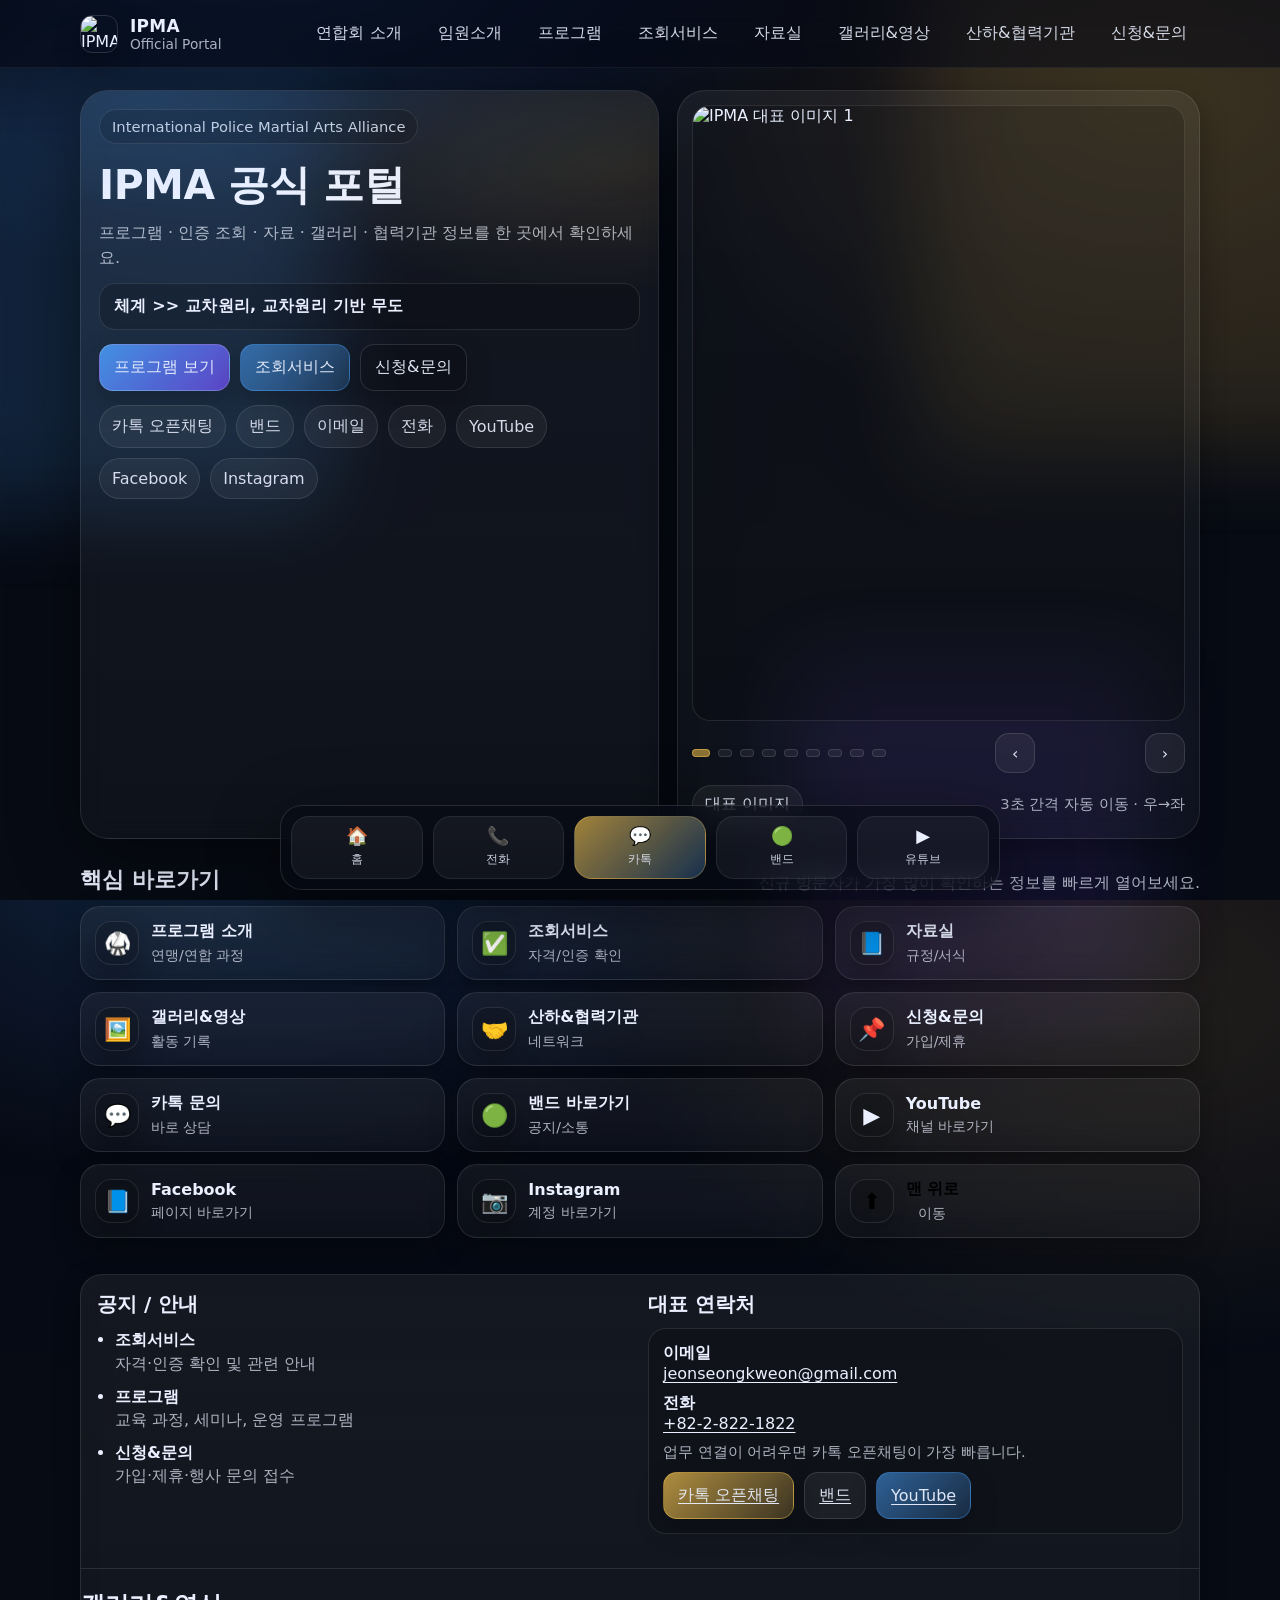
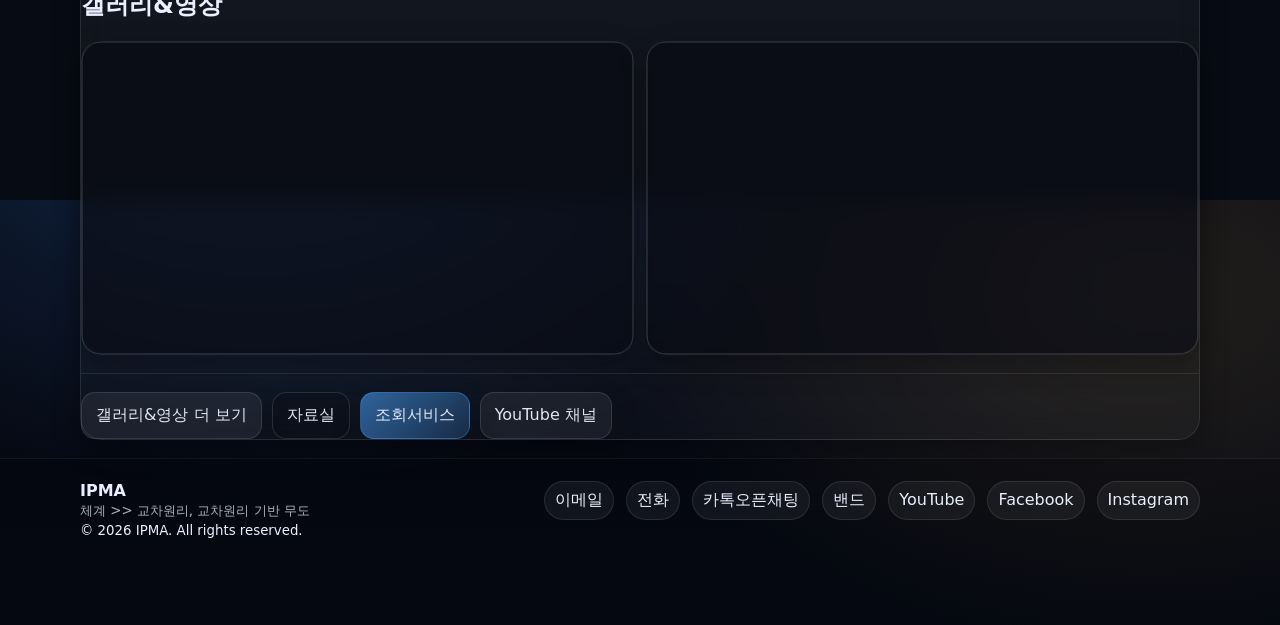
==== commit 36549082: "Update index.html" ====
--- a/index.html
+++ b/index.html
@@ -75,7 +75,6 @@
             <a class="btn ghost" href="./contact/">신청&문의</a>
           </div>
 
-          <!-- Quick chips (기존 + SNS 추가) -->
           <div class="mini-links">
             <a class="chip" href="https://open.kakao.com/o/g60Wr8hi" target="_blank" rel="noopener">카톡 오픈채팅</a>
             <a class="chip" href="https://band.us/@ipma" target="_blank" rel="noopener">밴드</a>
@@ -88,28 +87,48 @@
           </div>
         </div>
 
-        <!-- Slider: 1080x1350 세로형 대응 (contain + 배경) -->
+        <!-- Slider: 1080x1350 (4:5) 세로형 / 여백0, 왜곡0, 잘림0 목표 -->
         <div class="hero-slider card glass" data-slider>
           <div class="slider-viewport">
             <div class="slider-track" data-track>
-              <div class="slide tall">
-                <img src="https://static.wixstatic.com/media/abf917_edb33178d5624d73b3fff1d25a008117~mv2.png" alt="IPMA 대표 이미지 1" loading="eager" />
-              </div>
-              <div class="slide tall">
-                <img src="https://static.wixstatic.com/media/abf917_d9e30c2973204fe580cff31d926799c7~mv2.png" alt="IPMA 대표 이미지 2" loading="lazy" />
-              </div>
-              <div class="slide tall">
-                <img src="https://static.wixstatic.com/media/abf917_44379e814053433c8222b07e6b4e2bcc~mv2.png" alt="IPMA 대표 이미지 3" loading="lazy" />
-              </div>
-              <div class="slide tall">
-                <img src="https://static.wixstatic.com/media/abf917_14e7f3737bce47858dd4661dc6ba1da9~mv2.png" alt="IPMA 대표 이미지 4" loading="lazy" />
-              </div>
-              <div class="slide tall">
-                <img src="https://static.wixstatic.com/media/abf917_84f1d37f333b4af884e323a676d68120~mv2.jpg" alt="IPMA 대표 이미지 5" loading="lazy" />
-              </div>
-              <div class="slide tall">
-                <img src="https://static.wixstatic.com/media/abf917_3f800682df51489a902acdcbef5605ec~mv2.jpg" alt="IPMA 대표 이미지 6" loading="lazy" />
-              </div>
+
+              <!-- ✅ 전총재님 제공 이미지들로 교체 (중복 1개 제거) -->
+              <div class="slide tall">
+                <img src="https://static.wixstatic.com/media/abf917_d810617eaab142b89b5b6260d36adc45~mv2.jpg" alt="IPMA 대표 이미지 1" loading="eager" />
+              </div>
+
+              <div class="slide tall">
+                <img src="https://static.wixstatic.com/media/abf917_36b5eb83879b4407b3e52983e237ad5b~mv2.jpg" alt="IPMA 대표 이미지 2" loading="lazy" />
+              </div>
+
+              <div class="slide tall">
+                <img src="https://static.wixstatic.com/media/abf917_96bb9bb03bb34b53a096ce6a60820085~mv2.jpg" alt="IPMA 대표 이미지 3" loading="lazy" />
+              </div>
+
+              <div class="slide tall">
+                <img src="https://static.wixstatic.com/media/abf917_f2c97ba1a6eb4b1c832879c21c1193ce~mv2.jpg" alt="IPMA 대표 이미지 4" loading="lazy" />
+              </div>
+
+              <div class="slide tall">
+                <img src="https://static.wixstatic.com/media/abf917_a5ff8cd76e1f4505a62797afa0bb9c48~mv2.jpg" alt="IPMA 대표 이미지 5" loading="lazy" />
+              </div>
+
+              <div class="slide tall">
+                <img src="https://static.wixstatic.com/media/abf917_787c04c62a5b44ae9a5b5588bac4ceb8~mv2.jpg" alt="IPMA 대표 이미지 6" loading="lazy" />
+              </div>
+
+              <div class="slide tall">
+                <img src="https://static.wixstatic.com/media/abf917_e4711bc7105d4efc873b8428aa1e9957~mv2.jpg" alt="IPMA 대표 이미지 7" loading="lazy" />
+              </div>
+
+              <div class="slide tall">
+                <img src="https://static.wixstatic.com/media/abf917_92f247876ae640389716212164862ab1~mv2.jpg" alt="IPMA 대표 이미지 8" loading="lazy" />
+              </div>
+
+              <div class="slide tall">
+                <img src="https://static.wixstatic.com/media/abf917_7d28060ebe21435a98211f5f46431b60~mv2.jpg" alt="IPMA 대표 이미지 9" loading="lazy" />
+              </div>
+
             </div>
           </div>
 
@@ -202,7 +221,6 @@
           </div>
         </a>
 
-        <!-- SNS tiles -->
         <a class="tile" href="https://www.youtube.com/@globalnews24official" target="_blank" rel="noopener">
           <div class="tile-ico">▶️</div>
           <div class="tile-txt">
@@ -269,10 +287,7 @@
 
         <div class="hr"></div>
 
-        <!-- 제목 변경 -->
         <h2>갤러리&영상</h2>
-
-        <!-- 문구 숨김 (화면에는 안보임) -->
         <p class="sr-only">YouTube 영상 2편을 대문에서 바로 재생할 수 있습니다.</p>
 
         <div class="grid cols-2">
@@ -349,29 +364,26 @@
 
   <script src="./assets/js/app.js"></script>
 
-  <!-- ✅ 세로형 슬라이드(1080x1350) 전용 스타일: 기존 style.css에 넣어도 되지만,
-       지금은 "HTML만 다시" 요청이라 안전하게 여기서 보정 CSS를 추가했습니다. -->
+  <!-- ✅ 세로형 슬라이드(4:5) "여백0/왜곡0/잘림0" 세팅 -->
   <style>
-    /* 슬라이드 영역에서 세로형 포스터가 "안 잘리게" 전체 보이도록 */
     .slide.tall{
-      aspect-ratio: 4 / 5; /* 1080:1350 = 4:5 */
-      background: rgba(0,0,0,.22);
+      aspect-ratio: 4 / 5;     /* 1080:1350 */
+      background: transparent; /* 여백(배경) 자체 제거 */
     }
     .slide.tall img{
-      object-fit: contain !important; /* 핵심: 잘림 방지 */
-      background: radial-gradient(600px 260px at 50% 15%, rgba(74,163,255,.10), transparent 55%),
-                  radial-gradient(600px 260px at 50% 85%, rgba(243,194,79,.08), transparent 55%),
-                  rgba(0,0,0,.22);
-      padding: 10px; /* 여백(액자 느낌) */
+      width: 100%;
+      height: 100%;
+      object-fit: contain;     /* 왜곡0 / 잘림0 */
+      padding: 0;              /* 여백0 */
+      background: transparent; /* 이미지 바깥 배경 제거 */
+      border: 0;
+      transform: none;
+      filter: none;
     }
 
-    /* 좁은 모바일에서 슬라이더가 너무 길어지지 않게 최대 높이 제한 */
-    @media (max-width: 980px){
-      .hero-top{ grid-template-columns: 1fr !important; }
-    }
+    /* 혹시 모바일에서 너무 길어 보이면 약간 완화 */
     @media (max-width: 520px){
-      .slide.tall{ aspect-ratio: 3 / 4; } /* 모바일은 조금 덜 길게 */
-      .slide.tall img{ padding: 8px; }
+      .slide.tall{ aspect-ratio: 4 / 5; }
     }
   </style>
 </body>
